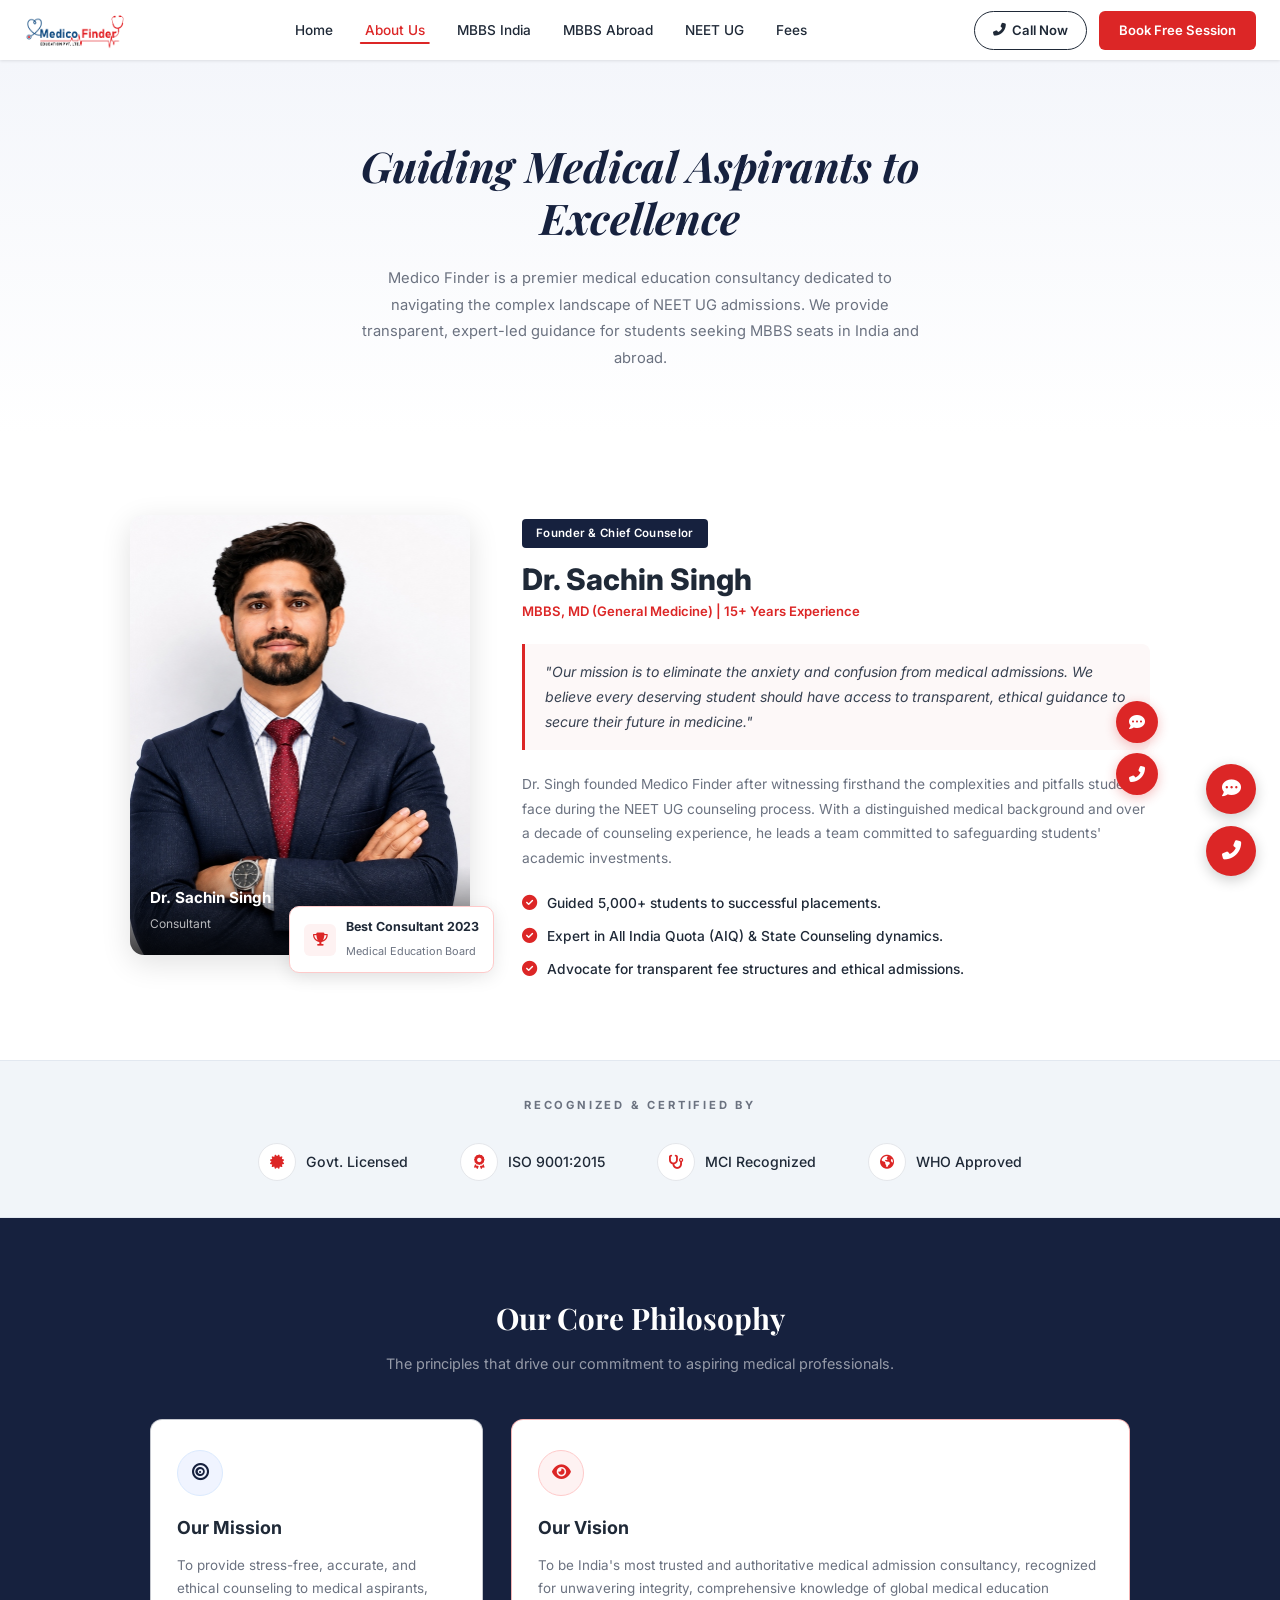
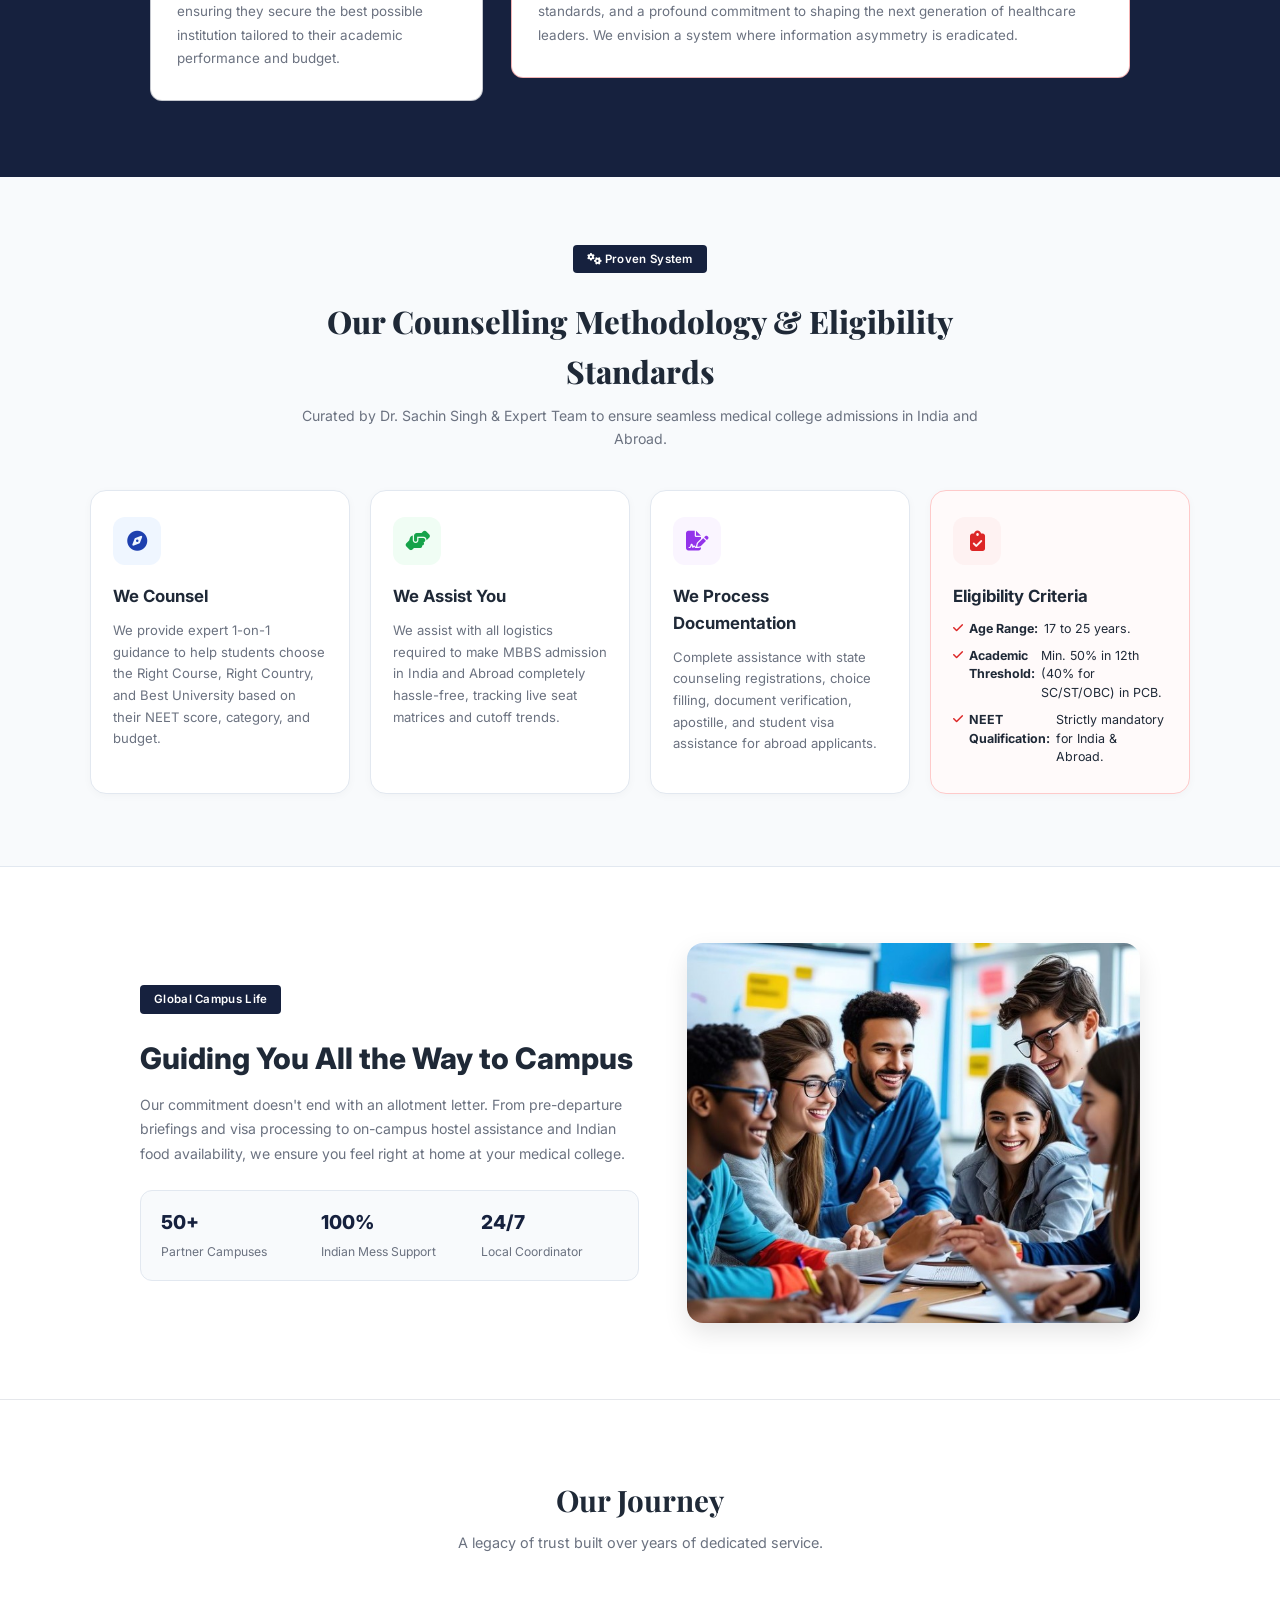
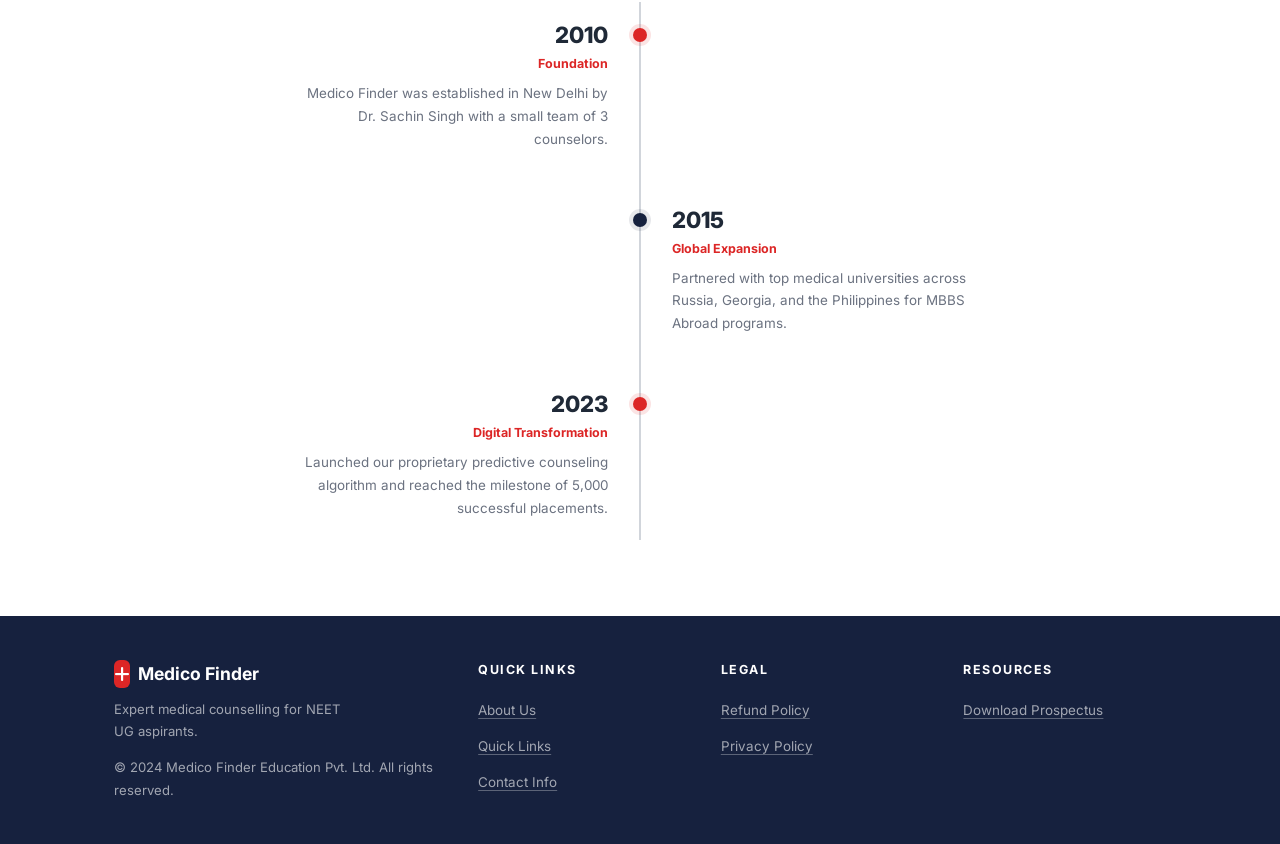
==== about.html @ 170a558a "Complete Medico Finder website with interactive directories, animated boxes, PDF data integration an" ====
<!DOCTYPE html>
<html lang="en">
<head>
    <meta charset="UTF-8">
    <meta name="viewport" content="width=device-width, initial-scale=1.0">
    <title>About Us - Medico Finder</title>
    <link rel="stylesheet" href="styles.css">
    <link rel="stylesheet" href="about.css">
    <link rel="preconnect" href="https://fonts.googleapis.com">
    <link rel="preconnect" href="https://fonts.gstatic.com" crossorigin>
    <link href="https://fonts.googleapis.com/css2?family=Inter:wght@300;400;500;600;700;800;900&family=Playfair+Display:ital,wght@0,400;0,500;0,600;0,700;0,800;0,900;1,400;1,500;1,600;1,700;1,800;1,900&display=swap" rel="stylesheet">
    <link rel="stylesheet" href="https://cdnjs.cloudflare.com/ajax/libs/font-awesome/6.5.1/css/all.min.css">
</head>
<body class="about-page">

    <!-- ===== NAVBAR ===== -->
    <nav class="navbar about-navbar">
        <div class="nav-container">
            <a href="index.html" class="logo">
                <img src="logo.png" alt="Medico Finder Education Pvt. Ltd." class="brand-logo">
            </a>
            <ul class="nav-links">
                <li><a href="index.html">Home</a></li>
                <li><a href="about.html" class="active-underline">About Us</a></li>
                <li><a href="mbbs-india.html">MBBS India</a></li>
                <li><a href="mbbs-abroad.html">MBBS Abroad</a></li>
                <li><a href="neet-ug.html">NEET UG</a></li>
                <li><a href="fees.html">Fees</a></li>
            </ul>
            <div class="nav-actions">
                <a href="tel:" class="btn-call-now">
                    <i class="fas fa-phone-alt"></i> Call Now
                </a>
                <a href="#" class="btn-book-session-red">Book Free Session</a>
            </div>
            <button class="mobile-menu-btn" id="mobileMenuBtn">
                <i class="fas fa-bars"></i>
            </button>
        </div>
    </nav>

    <!-- ===== HERO / PAGE HEADER ===== -->
    <section class="about-hero">
        <div class="about-hero-container">
            <h1><em>Guiding Medical Aspirants to Excellence</em></h1>
            <p>Medico Finder is a premier medical education consultancy dedicated to navigating the complex landscape of NEET UG admissions. We provide transparent, expert-led guidance for students seeking MBBS seats in India and abroad.</p>
        </div>
    </section>

    <!-- ===== FOUNDER SECTION ===== -->
    <section class="founder-section">
        <div class="founder-container">
            <div class="founder-image-wrapper">
                <div class="founder-image">
                    <img src="dr_sachin_singh.jpg" alt="Dr. Sachin Singh">
                    <div class="founder-name-overlay">
                        <span>Dr. Sachin Singh</span>
                        <small>Consultant</small>
                    </div>
                </div>
                <div class="award-badge">
                    <div class="award-icon">
                        <i class="fas fa-trophy"></i>
                    </div>
                    <div class="award-text">
                        <strong>Best Consultant 2023</strong>
                        <span>Medical Education Board</span>
                    </div>
                </div>
            </div>
            <div class="founder-content">
                <span class="founder-tag">Founder & Chief Counselor</span>
                <h2>Dr. Sachin Singh</h2>
                <p class="founder-credentials">MBBS, MD (General Medicine) | 15+ Years Experience</p>
                <blockquote>
                    "Our mission is to eliminate the anxiety and confusion from medical admissions. We believe every deserving student should have access to transparent, ethical guidance to secure their future in medicine."
                </blockquote>
                <p class="founder-bio">
                    Dr. Singh founded Medico Finder after witnessing firsthand the complexities and pitfalls students face during the NEET UG counseling process. With a distinguished medical background and over a decade of counseling experience, he leads a team committed to safeguarding students' academic investments.
                </p>
                <ul class="founder-achievements">
                    <li>
                        <i class="fas fa-check-circle"></i>
                        <span>Guided 5,000+ students to successful placements.</span>
                    </li>
                    <li>
                        <i class="fas fa-check-circle"></i>
                        <span>Expert in All India Quota (AIQ) & State Counseling dynamics.</span>
                    </li>
                    <li>
                        <i class="fas fa-check-circle"></i>
                        <span>Advocate for transparent fee structures and ethical admissions.</span>
                    </li>
                </ul>
            </div>
            <!-- Small floating action buttons next to founder content -->
            <div class="founder-side-actions">
                <a href="#" class="side-action-btn">
                    <i class="fas fa-comment-dots"></i>
                </a>
                <a href="tel:" class="side-action-btn">
                    <i class="fas fa-phone-alt"></i>
                </a>
            </div>
        </div>
    </section>

    <!-- ===== RECOGNIZED & CERTIFIED ===== -->
    <section class="certifications">
        <div class="certifications-container">
            <p class="cert-label">RECOGNIZED & CERTIFIED BY</p>
            <div class="cert-badges">
                <div class="cert-badge">
                    <div class="cert-icon">
                        <i class="fas fa-certificate"></i>
                    </div>
                    <span>Govt. Licensed</span>
                </div>
                <div class="cert-badge">
                    <div class="cert-icon">
                        <i class="fas fa-award"></i>
                    </div>
                    <span>ISO 9001:2015</span>
                </div>
                <div class="cert-badge">
                    <div class="cert-icon">
                        <i class="fas fa-stethoscope"></i>
                    </div>
                    <span>MCI Recognized</span>
                </div>
                <div class="cert-badge">
                    <div class="cert-icon">
                        <i class="fas fa-globe-americas"></i>
                    </div>
                    <span>WHO Approved</span>
                </div>
            </div>
        </div>
    </section>

    <!-- ===== OUR CORE PHILOSOPHY ===== -->
    <section class="philosophy-section">
        <div class="philosophy-container">
            <h2 class="philosophy-title">Our Core Philosophy</h2>
            <p class="philosophy-subtitle">The principles that drive our commitment to aspiring medical professionals.</p>
            <div class="philosophy-cards">
                <div class="philosophy-card mission">
                    <div class="philosophy-icon navy">
                        <i class="fas fa-bullseye"></i>
                    </div>
                    <h3>Our Mission</h3>
                    <p>To provide stress-free, accurate, and ethical counseling to medical aspirants, ensuring they secure the best possible institution tailored to their academic performance and budget.</p>
                </div>
                <div class="philosophy-card vision">
                    <div class="philosophy-icon red">
                        <i class="fas fa-eye"></i>
                    </div>
                    <h3>Our Vision</h3>
                    <p>To be India's most trusted and authoritative medical admission consultancy, recognized for unwavering integrity, comprehensive knowledge of global medical education standards, and a profound commitment to shaping the next generation of healthcare leaders. We envision a system where information asymmetry is eradicated.</p>
                </div>
            </div>
        </div>
    </section>

    <!-- ===== COUNSELLING METHODOLOGY & ELIGIBILITY ===== -->
    <section class="methodology-section">
        <div class="section-container">
            <div class="methodology-header">
                <span class="founder-tag"><i class="fas fa-cogs"></i> Proven System</span>
                <h2>Our Counselling Methodology & Eligibility Standards</h2>
                <p>Curated by Dr. Sachin Singh & Expert Team to ensure seamless medical college admissions in India and Abroad.</p>
            </div>
            <div class="methodology-cards-grid">
                <div class="method-card">
                    <div class="method-icon blue">
                        <i class="fas fa-compass"></i>
                    </div>
                    <h3>We Counsel</h3>
                    <p>We provide expert 1-on-1 guidance to help students choose the Right Course, Right Country, and Best University based on their NEET score, category, and budget.</p>
                </div>
                <div class="method-card">
                    <div class="method-icon green">
                        <i class="fas fa-hands-helping"></i>
                    </div>
                    <h3>We Assist You</h3>
                    <p>We assist with all logistics required to make MBBS admission in India and Abroad completely hassle-free, tracking live seat matrices and cutoff trends.</p>
                </div>
                <div class="method-card">
                    <div class="method-icon purple">
                        <i class="fas fa-file-signature"></i>
                    </div>
                    <h3>We Process Documentation</h3>
                    <p>Complete assistance with state counseling registrations, choice filling, document verification, apostille, and student visa assistance for abroad applicants.</p>
                </div>
                <div class="method-card eligibility-card">
                    <div class="method-icon red">
                        <i class="fas fa-clipboard-check"></i>
                    </div>
                    <h3>Eligibility Criteria</h3>
                    <ul class="eligibility-list">
                        <li><i class="fas fa-check"></i> <strong>Age Range:</strong> 17 to 25 years.</li>
                        <li><i class="fas fa-check"></i> <strong>Academic Threshold:</strong> Min. 50% in 12th (40% for SC/ST/OBC) in PCB.</li>
                        <li><i class="fas fa-check"></i> <strong>NEET Qualification:</strong> Strictly mandatory for India & Abroad.</li>
                    </ul>
                </div>
            </div>
        </div>
    </section>

    <!-- ===== CAMPUS LIFE & STUDENT COMMUNITY ===== -->
    <section class="campus-life-section">
        <div class="campus-life-container">
            <div class="campus-life-text">
                <span class="founder-tag">Global Campus Life</span>
                <h2>Guiding You All the Way to Campus</h2>
                <p>Our commitment doesn't end with an allotment letter. From pre-departure briefings and visa processing to on-campus hostel assistance and Indian food availability, we ensure you feel right at home at your medical college.</p>
                <div class="campus-stats-mini">
                    <div>
                        <strong>50+</strong>
                        <span>Partner Campuses</span>
                    </div>
                    <div>
                        <strong>100%</strong>
                        <span>Indian Mess Support</span>
                    </div>
                    <div>
                        <strong>24/7</strong>
                        <span>Local Coordinator</span>
                    </div>
                </div>
            </div>
            <div class="campus-life-image">
                <img src="campus_students.jpg" alt="Students walking on medical campus" class="rounded-img shadow-lg">
            </div>
        </div>
    </section>

    <!-- ===== OUR JOURNEY TIMELINE ===== -->
    <section class="journey-section">
        <div class="journey-container">
            <h2 class="journey-title">Our Journey</h2>
            <p class="journey-subtitle">A legacy of trust built over years of dedicated service.</p>
            <div class="timeline">
                <!-- 2010 - Left -->
                <div class="timeline-item left">
                    <div class="timeline-content">
                        <h3>2010</h3>
                        <span class="timeline-tag">Foundation</span>
                        <p>Medico Finder was established in New Delhi by Dr. Sachin Singh with a small team of 3 counselors.</p>
                    </div>
                    <div class="timeline-dot red"></div>
                </div>
                <!-- 2015 - Right -->
                <div class="timeline-item right">
                    <div class="timeline-dot dark"></div>
                    <div class="timeline-content">
                        <h3>2015</h3>
                        <span class="timeline-tag">Global Expansion</span>
                        <p>Partnered with top medical universities across Russia, Georgia, and the Philippines for MBBS Abroad programs.</p>
                    </div>
                </div>
                <!-- 2023 - Left -->
                <div class="timeline-item left">
                    <div class="timeline-content">
                        <h3>2023</h3>
                        <span class="timeline-tag">Digital Transformation</span>
                        <p>Launched our proprietary predictive counseling algorithm and reached the milestone of 5,000 successful placements.</p>
                    </div>
                    <div class="timeline-dot red"></div>
                </div>
            </div>
        </div>
    </section>

    <!-- ===== FOOTER ===== -->
    <footer class="footer about-footer">
        <div class="about-footer-container">
            <div class="footer-brand">
                <a href="index.html" class="footer-logo">
                    <div class="logo-icon square">
                        <i class="fas fa-plus"></i>
                    </div>
                    <span>Medico Finder</span>
                </a>
                <p class="footer-desc">Expert medical counselling for NEET<br>UG aspirants.</p>
                <p class="footer-copy">&copy; 2024 Medico Finder Education Pvt. Ltd. All rights reserved.</p>
            </div>
            <div class="about-footer-links">
                <h4>Quick Links</h4>
                <ul>
                    <li><a href="about.html">About Us</a></li>
                    <li><a href="#">Quick Links</a></li>
                    <li><a href="#">Contact Info</a></li>
                </ul>
            </div>
            <div class="about-footer-links">
                <h4>Legal</h4>
                <ul>
                    <li><a href="#">Refund Policy</a></li>
                    <li><a href="#">Privacy Policy</a></li>
                </ul>
            </div>
            <div class="about-footer-links">
                <h4>Resources</h4>
                <ul>
                    <li><a href="#">Download Prospectus</a></li>
                </ul>
            </div>
        </div>
    </footer>

    <!-- ===== FLOATING BUTTONS ===== -->
    <div class="floating-buttons">
        <a href="#" class="floating-btn msg-btn">
            <i class="fas fa-comment-dots"></i>
        </a>
        <a href="tel:" class="floating-btn call-btn">
            <i class="fas fa-phone-alt"></i>
        </a>
    </div>

    <script src="script.js"></script>
</body>
</html>
---- styles.css ----
/* ===== RESET & BASE ===== */
*,
*::before,
*::after {
    margin: 0;
    padding: 0;
    box-sizing: border-box;
}

:root {
    --primary-dark: #1a1a2e;
    --primary-navy: #16213e;
    --primary-red: #dc2626;
    --primary-red-dark: #b91c1c;
    --primary-blue: #1e40af;
    --text-dark: #1f2937;
    --text-gray: #6b7280;
    --text-light: #9ca3af;
    --bg-light: #f9fafb;
    --bg-white: #ffffff;
    --border-color: #e5e7eb;
    --shadow-sm: 0 1px 3px rgba(0, 0, 0, 0.1);
    --shadow-md: 0 4px 6px rgba(0, 0, 0, 0.1);
    --shadow-lg: 0 10px 25px rgba(0, 0, 0, 0.1);
    --shadow-xl: 0 20px 40px rgba(0, 0, 0, 0.15);
}

html {
    scroll-behavior: smooth;
}

body {
    font-family: 'Inter', -apple-system, BlinkMacSystemFont, sans-serif;
    color: var(--text-dark);
    line-height: 1.6;
    background: var(--bg-white);
    overflow-x: hidden;
}

a {
    text-decoration: none;
    color: inherit;
}

ul {
    list-style: none;
}

img {
    max-width: 100%;
    display: block;
}

/* ===== NAVBAR ===== */
.navbar {
    position: fixed;
    top: 0;
    left: 0;
    right: 0;
    z-index: 1000;
    background: var(--bg-white);
    box-shadow: var(--shadow-sm);
    height: 60px;
}

.nav-container {
    max-width: 1280px;
    margin: 0 auto;
    padding: 0 24px;
    display: flex;
    align-items: center;
    justify-content: space-between;
    height: 100%;
}

.logo {
    display: flex;
    align-items: center;
    gap: 8px;
    font-size: 1.2rem;
    font-weight: 700;
    color: var(--primary-navy);
    text-decoration: none;
}

.logo img.brand-logo {
    height: 38px;
    width: auto;
    object-fit: contain;
    display: block;
}

.nav-links {
    display: flex;
    align-items: center;
    gap: 4px;
}

.nav-links a {
    padding: 8px 14px;
    font-size: 0.85rem;
    font-weight: 500;
    color: var(--text-dark);
    border-radius: 6px;
    transition: all 0.2s;
}

.nav-links a:hover {
    color: var(--primary-red);
    background: #fef2f2;
}

.nav-links a.active {
    background: var(--primary-red);
    color: white;
}

.nav-links .call-now {
    color: var(--primary-navy);
    font-weight: 600;
}

.btn-book-session {
    background: var(--primary-navy);
    color: white;
    padding: 10px 20px;
    border-radius: 6px;
    font-size: 0.85rem;
    font-weight: 600;
    transition: all 0.2s;
}

.btn-book-session:hover {
    background: #0f172a;
    transform: translateY(-1px);
}

.mobile-menu-btn {
    display: none;
    background: none;
    border: none;
    font-size: 1.4rem;
    color: var(--text-dark);
    cursor: pointer;
}

/* ===== HERO ===== */
.hero {
    margin-top: 60px;
    position: relative;
    background: linear-gradient(135deg, #0f172a 0%, #1e293b 50%, #1a1a2e 100%);
    min-height: 480px;
    display: flex;
    align-items: center;
    overflow: hidden;
}

.hero::before {
    content: '';
    position: absolute;
    top: 0;
    left: 0;
    right: 0;
    bottom: 0;
    background: url('https://images.unsplash.com/photo-1576091160399-112ba8d25d1d?w=1920&q=80') center/cover no-repeat;
    opacity: 0.15;
}

.hero-container {
    position: relative;
    max-width: 1280px;
    margin: 0 auto;
    padding: 60px 24px;
    display: flex;
    align-items: center;
    justify-content: space-between;
    gap: 40px;
    width: 100%;
}

.hero-content {
    flex: 1;
    color: white;
}

.hero-content h1 {
    font-size: 2.8rem;
    font-weight: 800;
    line-height: 1.15;
    margin-bottom: 16px;
    letter-spacing: -0.5px;
}

.hero-subtitle {
    font-size: 0.95rem;
    color: rgba(255, 255, 255, 0.75);
    line-height: 1.7;
    margin-bottom: 28px;
    max-width: 520px;
}

.doctor-card {
    display: flex;
    align-items: center;
    gap: 12px;
    background: rgba(255, 255, 255, 0.1);
    backdrop-filter: blur(10px);
    padding: 12px 20px;
    border-radius: 50px;
    width: fit-content;
    border: 1px solid rgba(255, 255, 255, 0.15);
}

.doctor-avatar {
    width: 44px;
    height: 44px;
    background: linear-gradient(135deg, #3b82f6, #1d4ed8);
    border-radius: 50%;
    display: flex;
    align-items: center;
    justify-content: center;
    color: white;
    font-size: 18px;
}

.doctor-info strong {
    display: block;
    font-size: 0.9rem;
}

.doctor-info span {
    font-size: 0.75rem;
    color: rgba(255, 255, 255, 0.65);
}

/* Hero Form */
.hero-form {
    background: white;
    border-radius: 12px;
    padding: 32px;
    width: 380px;
    flex-shrink: 0;
    box-shadow: var(--shadow-xl);
}

.hero-form h3 {
    font-size: 1.25rem;
    font-weight: 700;
    color: var(--text-dark);
    margin-bottom: 4px;
}

.hero-form > p {
    font-size: 0.82rem;
    color: var(--text-gray);
    margin-bottom: 20px;
}

.hero-form input {
    width: 100%;
    padding: 12px 16px;
    border: 1px solid var(--border-color);
    border-radius: 8px;
    font-size: 0.88rem;
    font-family: inherit;
    margin-bottom: 12px;
    transition: border-color 0.2s;
    outline: none;
}

.hero-form input:focus {
    border-color: var(--primary-blue);
    box-shadow: 0 0 0 3px rgba(30, 64, 175, 0.1);
}

.btn-request {
    width: 100%;
    padding: 14px;
    background: var(--primary-red);
    color: white;
    border: none;
    border-radius: 8px;
    font-size: 0.95rem;
    font-weight: 600;
    font-family: inherit;
    cursor: pointer;
    transition: all 0.2s;
    margin-top: 4px;
}

.btn-request:hover {
    background: var(--primary-red-dark);
    transform: translateY(-1px);
    box-shadow: 0 4px 12px rgba(220, 38, 38, 0.35);
}

/* ===== TRUST BAR ===== */
.trust-bar {
    background: var(--primary-red);
    padding: 0;
}

.trust-container {
    max-width: 1280px;
    margin: 0 auto;
    display: flex;
    align-items: center;
    justify-content: center;
}

.trust-item {
    display: flex;
    align-items: center;
    gap: 10px;
    color: white;
    padding: 14px 32px;
    font-size: 0.88rem;
    font-weight: 500;
    white-space: nowrap;
}

.trust-item i {
    font-size: 1rem;
}

.trust-divider {
    width: 1px;
    height: 20px;
    background: rgba(255, 255, 255, 0.3);
}

/* ===== NEWS TICKER ===== */
.news-ticker {
    background: var(--primary-navy);
    display: flex;
    align-items: center;
    overflow: hidden;
    height: 40px;
}

.ticker-label {
    background: var(--primary-red);
    color: white;
    padding: 8px 18px;
    font-size: 0.78rem;
    font-weight: 600;
    white-space: nowrap;
    display: flex;
    align-items: center;
    gap: 6px;
    height: 100%;
    z-index: 2;
}

.ticker-content {
    flex: 1;
    overflow: hidden;
    position: relative;
}

.ticker-scroll {
    display: flex;
    align-items: center;
    white-space: nowrap;
    animation: ticker 30s linear infinite;
    color: rgba(255, 255, 255, 0.85);
    font-size: 0.82rem;
    gap: 8px;
}

.ticker-dot {
    color: var(--primary-red);
    font-weight: bold;
}

@keyframes ticker {
    0% { transform: translateX(0); }
    100% { transform: translateX(-50%); }
}

/* ===== STATS SECTION ===== */
.stats-section {
    padding: 48px 24px;
    background: var(--bg-light);
}

.stats-container {
    max-width: 1100px;
    margin: 0 auto;
    display: flex;
    align-items: center;
    justify-content: center;
    gap: 20px;
    flex-wrap: wrap;
}

.stat-card {
    text-align: center;
    padding: 24px 28px;
    background: white;
    border-radius: 12px;
    box-shadow: var(--shadow-sm);
    min-width: 140px;
    border: 1px solid var(--border-color);
    transition: transform 0.2s;
}

.stat-card:hover {
    transform: translateY(-3px);
    box-shadow: var(--shadow-md);
}

.stat-card h2 {
    font-size: 1.75rem;
    font-weight: 800;
    color: var(--primary-navy);
    margin-bottom: 4px;
}

.stat-card p {
    font-size: 0.8rem;
    color: var(--text-gray);
    font-weight: 500;
}

.stat-card.highlight {
    background: var(--primary-navy);
    border-color: var(--primary-navy);
}

.stat-card.highlight h2 {
    color: white;
}

.stat-card.highlight p {
    color: rgba(255, 255, 255, 0.7);
}

/* ===== WHY CHOOSE ===== */
.why-choose {
    padding: 64px 24px;
    background: var(--bg-white);
}

.section-container {
    max-width: 1100px;
    margin: 0 auto;
}

.section-title {
    text-align: center;
    font-size: 1.75rem;
    font-weight: 800;
    color: var(--text-dark);
    margin-bottom: 8px;
}

.section-subtitle {
    text-align: center;
    font-size: 0.92rem;
    color: var(--text-gray);
    margin-bottom: 40px;
    max-width: 560px;
    margin-left: auto;
    margin-right: auto;
    line-height: 1.6;
}

.features-grid {
    display: grid;
    grid-template-columns: repeat(4, 1fr);
    gap: 24px;
}

.feature-card {
    background: white;
    border: 1px solid var(--border-color);
    border-radius: 12px;
    padding: 28px 20px;
    text-align: center;
    transition: all 0.3s;
}

.feature-card:hover {
    transform: translateY(-4px);
    box-shadow: var(--shadow-lg);
    border-color: transparent;
}

.feature-icon {
    width: 52px;
    height: 52px;
    border-radius: 12px;
    display: flex;
    align-items: center;
    justify-content: center;
    margin: 0 auto 16px;
    font-size: 1.2rem;
}

.feature-icon.blue {
    background: #eff6ff;
    color: var(--primary-blue);
}

.feature-icon.red {
    background: #fef2f2;
    color: var(--primary-red);
}

.feature-card h4 {
    font-size: 1rem;
    font-weight: 700;
    margin-bottom: 8px;
    color: var(--text-dark);
}

.feature-card p {
    font-size: 0.82rem;
    color: var(--text-gray);
    line-height: 1.6;
}

/* ===== STUDENT EXPERIENCE SECTION ===== */
.student-experience-section {
    padding: 72px 24px;
    background: #f8fafc;
    border-top: 1px solid #e2e8f0;
    border-bottom: 1px solid #e2e8f0;
}

.exp-container {
    display: grid;
    grid-template-columns: 1.1fr 1fr;
    gap: 48px;
    align-items: center;
}

.exp-images-grid {
    display: grid;
    grid-template-columns: 1.2fr 1fr;
    gap: 16px;
    position: relative;
}

.exp-img {
    width: 100%;
    height: 320px;
    object-fit: cover;
    border-radius: 16px;
    box-shadow: var(--shadow-md);
    transition: transform 0.3s;
}

.exp-img-sub .exp-img {
    height: 320px;
}

.exp-img:hover {
    transform: scale(1.02);
}

.exp-content h2 {
    font-size: 1.85rem;
    font-weight: 800;
    color: var(--text-dark);
    margin: 14px 0 12px;
    line-height: 1.25;
}

.exp-content > p {
    font-size: 0.88rem;
    color: var(--text-gray);
    line-height: 1.75;
    margin-bottom: 24px;
}

.exp-points {
    display: flex;
    flex-direction: column;
    gap: 16px;
}

.exp-point {
    display: flex;
    align-items: flex-start;
    gap: 12px;
}

.exp-point i {
    color: var(--primary-red);
    font-size: 1.1rem;
    margin-top: 2px;
}

.exp-point strong {
    display: block;
    font-size: 0.92rem;
    color: var(--text-dark);
    margin-bottom: 2px;
}

.exp-point p {
    font-size: 0.82rem;
    color: var(--text-gray);
    line-height: 1.5;
}

@media (max-width: 900px) {
    .exp-container {
        grid-template-columns: 1fr;
    }
    .exp-images-grid {
        grid-template-columns: 1fr 1fr;
    }
}

@media (max-width: 600px) {
    .exp-images-grid {
        grid-template-columns: 1fr;
    }
    .exp-img {
        height: 220px;
    }
}

/* ===== TOP DESTINATIONS ===== */
.top-destinations {
    padding: 64px 24px;
    background: var(--bg-light);
}

.destination-group {
    margin-bottom: 36px;
}

.group-title {
    font-size: 1.1rem;
    font-weight: 700;
    margin-bottom: 20px;
    display: flex;
    align-items: center;
    gap: 8px;
    color: var(--text-dark);
}

.group-title i {
    color: var(--primary-navy);
}

/* Country Cards */
.country-cards {
    display: grid;
    grid-template-columns: repeat(4, 1fr);
    gap: 20px;
    margin-bottom: 20px;
}

.country-card {
    position: relative;
    border-radius: 12px;
    overflow: hidden;
    height: 180px;
    cursor: pointer;
    box-shadow: var(--shadow-md);
    transition: transform 0.3s;
}

.country-card:hover {
    transform: translateY(-4px);
    box-shadow: var(--shadow-xl);
}

.country-image {
    width: 100%;
    height: 100%;
    background-size: cover;
    background-position: center;
    transition: transform 0.5s;
}

.country-card:hover .country-image {
    transform: scale(1.08);
}

.country-image.russia {
    background-image: url('https://images.unsplash.com/photo-1513326738677-b964603b136d?w=600&q=80');
}

.country-image.georgia {
    background-image: url('https://images.unsplash.com/photo-1565008576549-57569a49371d?w=600&q=80');
}

.country-image.kazakhstan {
    background-image: url('https://images.unsplash.com/photo-1562932831-afcfe48b5786?w=600&q=80');
}

.country-image.uzbekistan {
    background-image: url('https://images.unsplash.com/photo-1596484552834-6a58f850e0a1?w=600&q=80');
}

.country-overlay {
    position: absolute;
    bottom: 0;
    left: 0;
    right: 0;
    top: 0;
    background: linear-gradient(to top, rgba(0,0,0,0.7) 0%, rgba(0,0,0,0.1) 60%);
    display: flex;
    align-items: flex-end;
    padding: 16px;
}

.country-overlay h4 {
    color: white;
    font-size: 1.1rem;
    font-weight: 700;
}

.view-colleges {
    position: absolute;
    bottom: 0;
    left: 0;
    right: 0;
    background: rgba(255, 255, 255, 0.95);
    color: var(--primary-red);
    padding: 8px 16px;
    font-size: 0.78rem;
    font-weight: 600;
    display: flex;
    align-items: center;
    gap: 6px;
    transition: all 0.2s;
}

.view-colleges:hover {
    background: var(--primary-red);
    color: white;
}

/* State Grid */
.state-grid {
    display: grid;
    grid-template-columns: repeat(4, 1fr);
    gap: 12px;
}

.state-item {
    display: flex;
    align-items: center;
    justify-content: space-between;
    padding: 14px 18px;
    background: white;
    border: 1px solid var(--border-color);
    border-radius: 8px;
    font-size: 0.88rem;
    font-weight: 500;
    color: var(--text-dark);
    transition: all 0.2s;
}

.state-item:hover {
    border-color: var(--primary-navy);
    box-shadow: var(--shadow-sm);
    transform: translateX(2px);
}

.state-item i {
    color: var(--text-light);
    font-size: 0.75rem;
    transition: all 0.2s;
}

.state-item:hover i {
    color: var(--primary-navy);
    transform: translateX(3px);
}

.state-item.view-all {
    border-color: transparent;
    background: transparent;
    color: var(--primary-red);
    font-weight: 600;
}

.state-item.view-all i {
    color: var(--primary-red);
}

.state-item.view-all:hover {
    background: #fef2f2;
}

/* ===== FOOTER ===== */
.footer {
    background: var(--primary-navy);
    color: white;
    padding-top: 48px;
}

.footer-container {
    max-width: 1100px;
    margin: 0 auto;
    padding: 0 24px 36px;
    display: grid;
    grid-template-columns: 1.5fr 1fr 1fr;
    gap: 48px;
}

.footer-logo {
    display: flex;
    align-items: center;
    gap: 8px;
    font-size: 1.15rem;
    font-weight: 700;
    color: white;
    margin-bottom: 12px;
}

.footer-logo .logo-icon {
    background: var(--primary-red);
}

.footer-brand p {
    font-size: 0.82rem;
    color: rgba(255, 255, 255, 0.6);
    line-height: 1.7;
}

.footer-links h4 {
    font-size: 0.95rem;
    font-weight: 700;
    margin-bottom: 16px;
    color: white;
}

.footer-links li {
    margin-bottom: 10px;
}

.footer-links a {
    font-size: 0.85rem;
    color: rgba(255, 255, 255, 0.6);
    transition: color 0.2s;
    display: flex;
    align-items: center;
    gap: 6px;
}

.footer-links a:hover {
    color: white;
}

.footer-bottom {
    border-top: 1px solid rgba(255, 255, 255, 0.1);
    text-align: center;
    padding: 16px 24px;
}

.footer-bottom p {
    font-size: 0.78rem;
    color: rgba(255, 255, 255, 0.45);
}

/* ===== FLOATING BUTTONS ===== */
.floating-buttons {
    position: fixed;
    bottom: 24px;
    right: 24px;
    display: flex;
    flex-direction: column;
    gap: 12px;
    z-index: 999;
}

.floating-btn {
    width: 52px;
    height: 52px;
    border-radius: 50%;
    display: flex;
    align-items: center;
    justify-content: center;
    color: white;
    font-size: 1.3rem;
    box-shadow: 0 4px 14px rgba(0, 0, 0, 0.25);
    transition: all 0.3s;
}

.floating-btn:hover {
    transform: scale(1.1);
}

.floating-btn.whatsapp {
    background: #25D366;
}

.floating-btn.phone {
    background: var(--primary-red);
}

/* ===== RESPONSIVE ===== */
@media (max-width: 1024px) {
    .nav-links {
        display: none;
    }

    .mobile-menu-btn {
        display: block;
    }

    .hero-container {
        flex-direction: column;
        text-align: center;
    }

    .hero-content h1 {
        font-size: 2rem;
    }

    .hero-subtitle {
        margin-left: auto;
        margin-right: auto;
    }

    .doctor-card {
        margin: 0 auto;
    }

    .hero-form {
        width: 100%;
        max-width: 420px;
    }

    .features-grid {
        grid-template-columns: repeat(2, 1fr);
    }

    .country-cards {
        grid-template-columns: repeat(2, 1fr);
    }

    .state-grid {
        grid-template-columns: repeat(2, 1fr);
    }

    .footer-container {
        grid-template-columns: 1fr;
        gap: 28px;
    }

    .trust-container {
        flex-wrap: wrap;
        justify-content: center;
    }
}

@media (max-width: 640px) {
    .hero-content h1 {
        font-size: 1.6rem;
    }

    .hero-container {
        padding: 36px 16px;
    }

    .hero-form {
        padding: 24px;
    }

    .features-grid {
        grid-template-columns: 1fr;
    }

    .country-cards {
        grid-template-columns: 1fr;
    }

    .state-grid {
        grid-template-columns: 1fr;
    }

    .stats-container {
        gap: 12px;
    }

    .stat-card {
        min-width: 100px;
        padding: 16px;
    }

    .stat-card h2 {
        font-size: 1.3rem;
    }

    .section-title {
        font-size: 1.4rem;
    }

    .trust-item {
        padding: 10px 16px;
        font-size: 0.78rem;
    }

    .trust-divider {
        display: none;
    }
}

/* ===== GLOBAL INTERACTIVE MODALS & TOASTS ===== */
.medico-modal-overlay {
    position: fixed;
    top: 0;
    left: 0;
    right: 0;
    bottom: 0;
    background: rgba(15, 23, 42, 0.75);
    backdrop-filter: blur(4px);
    display: flex;
    align-items: center;
    justify-content: center;
    z-index: 9999;
    opacity: 0;
    visibility: hidden;
    transition: all 0.3s cubic-bezier(0.165, 0.84, 0.44, 1);
    padding: 20px;
}

.medico-modal-overlay.active {
    opacity: 1;
    visibility: visible;
}

.medico-modal {
    background: white;
    border-radius: 20px;
    width: 100%;
    max-width: 480px;
    padding: 32px;
    position: relative;
    box-shadow: 0 25px 50px -12px rgba(0, 0, 0, 0.25);
    transform: scale(0.92) translateY(20px);
    transition: all 0.3s cubic-bezier(0.165, 0.84, 0.44, 1);
}

.medico-modal-overlay.active .medico-modal {
    transform: scale(1) translateY(0);
}

.modal-close-btn {
    position: absolute;
    top: 20px;
    right: 20px;
    width: 36px;
    height: 36px;
    border-radius: 50%;
    background: #f1f5f9;
    border: none;
    cursor: pointer;
    display: flex;
    align-items: center;
    justify-content: center;
    color: #64748b;
    font-size: 1rem;
    transition: all 0.2s;
}

.modal-close-btn:hover {
    background: #fee2e2;
    color: var(--primary-red);
}

.modal-header {
    margin-bottom: 22px;
}

.modal-header h3 {
    font-family: 'Playfair Display', Georgia, serif;
    font-size: 1.45rem;
    font-weight: 800;
    color: var(--text-dark);
    margin-bottom: 6px;
}

.modal-header p {
    font-size: 0.84rem;
    color: var(--text-gray);
}

.modal-form {
    display: flex;
    flex-direction: column;
    gap: 12px;
}

.modal-input-group {
    position: relative;
}

.modal-input-group i {
    position: absolute;
    left: 14px;
    top: 50%;
    transform: translateY(-50%);
    color: #94a3b8;
    font-size: 0.9rem;
}

.modal-input-group input,
.modal-input-group select {
    width: 100%;
    padding: 12px 14px 12px 40px;
    border: 1px solid #d1d5db;
    border-radius: 10px;
    font-family: inherit;
    font-size: 0.88rem;
    outline: none;
    transition: border-color 0.2s;
    background: white;
}

.modal-input-group input:focus,
.modal-input-group select:focus {
    border-color: var(--primary-navy);
}

.modal-submit-btn {
    padding: 13px;
    border: none;
    border-radius: 10px;
    background: var(--primary-red);
    color: white;
    font-family: inherit;
    font-size: 0.92rem;
    font-weight: 700;
    cursor: pointer;
    transition: all 0.2s;
    margin-top: 6px;
}

.modal-submit-btn:hover {
    background: var(--primary-red-dark);
    box-shadow: 0 4px 12px rgba(220, 38, 38, 0.3);
}

/* Toast Notifications */
.medico-toast {
    position: fixed;
    bottom: 30px;
    right: 30px;
    background: #0f172a;
    color: white;
    padding: 16px 22px;
    border-radius: 12px;
    box-shadow: 0 10px 25px rgba(0,0,0,0.2);
    display: flex;
    align-items: center;
    gap: 12px;
    z-index: 10000;
    transform: translateY(100px);
    opacity: 0;
    transition: all 0.35s cubic-bezier(0.165, 0.84, 0.44, 1);
}

.medico-toast.show {
    transform: translateY(0);
    opacity: 1;
}

.medico-toast i {
    color: #22c55e;
    font-size: 1.25rem;
}
---- about.css ----
/* ===== ABOUT PAGE SPECIFIC STYLES ===== */

/* ===== ABOUT NAVBAR OVERRIDES ===== */
.about-navbar .logo .logo-icon.square {
    border-radius: 6px;
    background: var(--primary-red);
    width: 32px;
    height: 32px;
    display: flex;
    align-items: center;
    justify-content: center;
    color: white;
    font-size: 14px;
}

.about-navbar .nav-links a.active-underline {
    color: var(--primary-red);
    background: none;
    position: relative;
    padding-bottom: 6px;
}

.about-navbar .nav-links a.active-underline::after {
    content: '';
    position: absolute;
    bottom: 0;
    left: 50%;
    transform: translateX(-50%);
    width: 80%;
    height: 2px;
    background: var(--primary-red);
    border-radius: 1px;
}

.about-navbar .nav-links a:hover {
    color: var(--primary-red);
    background: none;
}

.nav-actions {
    display: flex;
    align-items: center;
    gap: 12px;
}

.btn-call-now {
    display: flex;
    align-items: center;
    gap: 6px;
    padding: 8px 18px;
    border: 1.5px solid var(--text-dark);
    border-radius: 20px;
    font-size: 0.82rem;
    font-weight: 600;
    color: var(--text-dark);
    transition: all 0.2s;
    white-space: nowrap;
}

.btn-call-now i {
    font-size: 0.8rem;
}

.btn-call-now:hover {
    background: var(--text-dark);
    color: white;
}

.btn-book-session-red {
    background: var(--primary-red);
    color: white;
    padding: 9px 20px;
    border-radius: 6px;
    font-size: 0.82rem;
    font-weight: 600;
    transition: all 0.2s;
    white-space: nowrap;
}

.btn-book-session-red:hover {
    background: var(--primary-red-dark);
    transform: translateY(-1px);
}

/* Hide the default book session button on about page */
.about-navbar .btn-book-session {
    display: none;
}

/* ===== ABOUT HERO ===== */
.about-hero {
    margin-top: 60px;
    background: linear-gradient(180deg, #f4f6fb 0%, #ffffff 100%);
    padding: 80px 24px 64px;
    text-align: center;
}

.about-hero-container {
    max-width: 680px;
    margin: 0 auto;
}

.about-hero h1 {
    font-family: 'Playfair Display', Georgia, serif;
    font-size: 2.65rem;
    font-weight: 700;
    color: var(--primary-navy);
    line-height: 1.22;
    margin-bottom: 22px;
    letter-spacing: -0.3px;
}

.about-hero h1 em {
    font-style: italic;
}

.about-hero p {
    font-size: 0.92rem;
    color: var(--text-gray);
    line-height: 1.8;
    max-width: 580px;
    margin: 0 auto;
}

/* ===== CERTIFICATIONS BAR ===== */
.certifications {
    background: #f1f5f9;
    padding: 36px 24px;
    border-top: 1px solid #e2e8f0;
    border-bottom: 1px solid #e2e8f0;
}

.certifications-container {
    max-width: 820px;
    margin: 0 auto;
    text-align: center;
}

.cert-label {
    font-size: 0.7rem;
    font-weight: 700;
    letter-spacing: 2.8px;
    color: #6b7280;
    text-transform: uppercase;
    margin-bottom: 28px;
}

.cert-badges {
    display: flex;
    align-items: center;
    justify-content: center;
    gap: 52px;
    flex-wrap: wrap;
}

.cert-badge {
    display: flex;
    align-items: center;
    gap: 10px;
}

.cert-icon {
    width: 38px;
    height: 38px;
    border-radius: 50%;
    background: #fff;
    border: 1.5px solid #e5e7eb;
    display: flex;
    align-items: center;
    justify-content: center;
    color: var(--primary-red);
    font-size: 0.88rem;
}

.cert-badge span {
    font-size: 0.88rem;
    font-weight: 500;
    color: var(--text-dark);
}

/* ===== METHODOLOGY SECTION ===== */
.methodology-section {
    padding: 68px 24px 72px;
    background: #f8fafc;
    border-bottom: 1px solid #e2e8f0;
}

.methodology-header {
    text-align: center;
    max-width: 680px;
    margin: 0 auto 40px;
}

.methodology-header h2 {
    font-family: 'Playfair Display', Georgia, serif;
    font-size: 1.95rem;
    font-weight: 800;
    color: var(--text-dark);
    margin: 10px 0 8px;
}

.methodology-header p {
    font-size: 0.88rem;
    color: var(--text-gray);
}

.methodology-cards-grid {
    display: grid;
    grid-template-columns: repeat(4, 1fr);
    gap: 20px;
}

.method-card {
    background: white;
    border-radius: 16px;
    padding: 26px 22px;
    border: 1px solid #e2e8f0;
    box-shadow: 0 2px 8px rgba(0, 0, 0, 0.03);
    transition: all 0.3s cubic-bezier(0.165, 0.84, 0.44, 1);
    display: flex;
    flex-direction: column;
}

.method-card:hover {
    transform: translateY(-5px);
    box-shadow: 0 12px 24px rgba(0, 0, 0, 0.08);
    border-color: #cbd5e1;
}

.method-icon {
    width: 48px;
    height: 48px;
    border-radius: 12px;
    display: flex;
    align-items: center;
    justify-content: center;
    font-size: 1.25rem;
    margin-bottom: 18px;
}

.method-icon.blue {
    background: #eff6ff;
    color: var(--primary-blue);
}

.method-icon.green {
    background: #f0fdf4;
    color: #16a34a;
}

.method-icon.purple {
    background: #faf5ff;
    color: #9333ea;
}

.method-icon.red {
    background: #fef2f2;
    color: var(--primary-red);
}

.method-card h3 {
    font-size: 1.05rem;
    font-weight: 700;
    color: var(--text-dark);
    margin-bottom: 10px;
}

.method-card p {
    font-size: 0.82rem;
    color: var(--text-gray);
    line-height: 1.65;
}

.eligibility-card {
    background: #fffafa;
    border-color: #fecaca;
}

.eligibility-list {
    list-style: none;
    display: flex;
    flex-direction: column;
    gap: 8px;
    font-size: 0.78rem;
    color: var(--text-dark);
    line-height: 1.5;
}

.eligibility-list li {
    display: flex;
    align-items: flex-start;
    gap: 6px;
}

.eligibility-list li i {
    color: var(--primary-red);
    font-size: 0.72rem;
    margin-top: 3px;
}

@media (max-width: 1024px) {
    .methodology-cards-grid {
        grid-template-columns: repeat(2, 1fr);
    }
}

@media (max-width: 600px) {
    .methodology-cards-grid {
        grid-template-columns: 1fr;
    }
}

/* ===== FOUNDER SECTION ===== */
.founder-section {
    padding: 80px 24px;
    background: var(--bg-white);
}

.founder-container {
    max-width: 1020px;
    margin: 0 auto;
    display: flex;
    align-items: flex-start;
    gap: 52px;
    position: relative;
}

/* Founder Image */
.founder-image-wrapper {
    position: relative;
    flex-shrink: 0;
    width: 340px;
}

.founder-image {
    width: 100%;
    border-radius: 14px;
    overflow: hidden;
    position: relative;
    box-shadow: 0 8px 30px rgba(0, 0, 0, 0.12);
    background: #f8fafc;
}

.founder-image img {
    width: 100%;
    height: 440px;
    object-fit: cover;
    object-position: top center;
    display: block;
}

.founder-name-overlay {
    position: absolute;
    bottom: 0;
    left: 0;
    right: 0;
    padding: 20px;
    background: linear-gradient(to top, rgba(0, 0, 0, 0.72) 0%, transparent 100%);
    color: white;
}

.founder-name-overlay span {
    display: block;
    font-size: 0.95rem;
    font-weight: 700;
}

.founder-name-overlay small {
    font-size: 0.75rem;
    color: rgba(255, 255, 255, 0.7);
}

.award-badge {
    position: absolute;
    bottom: -18px;
    right: -24px;
    background: white;
    border-radius: 10px;
    padding: 10px 14px;
    display: flex;
    align-items: center;
    gap: 10px;
    box-shadow: 0 4px 18px rgba(0, 0, 0, 0.1);
    border: 1px solid #fecaca;
    z-index: 2;
}

.award-icon {
    width: 32px;
    height: 32px;
    background: #fef2f2;
    border-radius: 6px;
    display: flex;
    align-items: center;
    justify-content: center;
    color: var(--primary-red);
    font-size: 0.82rem;
}

.award-text strong {
    display: block;
    font-size: 0.78rem;
    font-weight: 700;
    color: var(--text-dark);
}

.award-text span {
    font-size: 0.68rem;
    color: var(--text-gray);
}

/* Founder Content */
.founder-content {
    flex: 1;
    padding-top: 4px;
}

.founder-tag {
    display: inline-block;
    background: var(--primary-navy);
    color: white;
    font-size: 0.72rem;
    font-weight: 600;
    padding: 5px 14px;
    border-radius: 4px;
    margin-bottom: 14px;
    letter-spacing: 0.3px;
}

.founder-content h2 {
    font-size: 1.85rem;
    font-weight: 800;
    color: var(--text-dark);
    margin-bottom: 4px;
    line-height: 1.2;
}

.founder-credentials {
    font-size: 0.82rem;
    font-weight: 600;
    color: var(--primary-red);
    margin-bottom: 22px;
}

.founder-content blockquote {
    border-left: 3px solid var(--primary-red);
    padding: 16px 20px;
    margin: 0 0 22px 0;
    background: #fdf8f8;
    border-radius: 0 8px 8px 0;
    font-style: italic;
    font-size: 0.88rem;
    color: #374151;
    line-height: 1.75;
}

.founder-bio {
    font-size: 0.86rem;
    color: var(--text-gray);
    line-height: 1.78;
    margin-bottom: 22px;
}

.founder-achievements {
    list-style: none;
    display: flex;
    flex-direction: column;
    gap: 11px;
}

.founder-achievements li {
    display: flex;
    align-items: flex-start;
    gap: 10px;
    font-size: 0.86rem;
    color: var(--text-dark);
    font-weight: 500;
}

.founder-achievements li i {
    color: var(--primary-red);
    font-size: 0.95rem;
    margin-top: 3px;
    flex-shrink: 0;
}

/* Side Action Buttons (next to founder) */
.founder-side-actions {
    position: absolute;
    right: -8px;
    top: 50%;
    transform: translateY(-50%);
    display: flex;
    flex-direction: column;
    gap: 10px;
}

.side-action-btn {
    width: 42px;
    height: 42px;
    border-radius: 50%;
    background: var(--primary-red);
    color: white;
    display: flex;
    align-items: center;
    justify-content: center;
    font-size: 1rem;
    box-shadow: 0 3px 12px rgba(220, 38, 38, 0.3);
    transition: all 0.2s;
}

.side-action-btn:hover {
    transform: scale(1.1);
    box-shadow: 0 4px 16px rgba(220, 38, 38, 0.4);
}

/* ===== OUR CORE PHILOSOPHY ===== */
.philosophy-section {
    padding: 76px 24px;
    background: var(--primary-navy);
    color: white;
}

.philosophy-container {
    max-width: 980px;
    margin: 0 auto;
}

.philosophy-title {
    text-align: center;
    font-family: 'Playfair Display', Georgia, serif;
    font-size: 1.85rem;
    font-weight: 700;
    color: white;
    margin-bottom: 10px;
}

.philosophy-subtitle {
    text-align: center;
    font-size: 0.9rem;
    color: rgba(255, 255, 255, 0.55);
    margin-bottom: 44px;
}

.philosophy-cards {
    display: grid;
    grid-template-columns: 0.7fr 1.3fr;
    gap: 28px;
    align-items: start;
}

.philosophy-card {
    background: white;
    border-radius: 12px;
    padding: 30px 26px;
    color: var(--text-dark);
    transition: transform 0.3s;
}

.philosophy-card:hover {
    transform: translateY(-3px);
}

.philosophy-card.mission {
    border: 1.5px solid rgba(22, 33, 62, 0.25);
}

.philosophy-card.vision {
    border: 1.5px solid rgba(220, 38, 38, 0.35);
}

.philosophy-icon {
    width: 46px;
    height: 46px;
    border-radius: 50%;
    display: flex;
    align-items: center;
    justify-content: center;
    margin-bottom: 18px;
    font-size: 1.05rem;
}

.philosophy-icon.navy {
    background: #f0f4ff;
    color: var(--primary-navy);
    border: 1px solid #dbeafe;
}

.philosophy-icon.red {
    background: #fef2f2;
    color: var(--primary-red);
    border: 1px solid #fecaca;
}

.philosophy-card h3 {
    font-size: 1.12rem;
    font-weight: 700;
    margin-bottom: 12px;
    color: var(--text-dark);
}

.philosophy-card p {
    font-size: 0.84rem;
    color: var(--text-gray);
    line-height: 1.72;
}

/* ===== CAMPUS LIFE SECTION ===== */
.campus-life-section {
    padding: 76px 24px;
    background: #ffffff;
    border-bottom: 1px solid #e5e7eb;
}

.campus-life-container {
    max-width: 1000px;
    margin: 0 auto;
    display: grid;
    grid-template-columns: 1.1fr 1fr;
    gap: 48px;
    align-items: center;
}

.campus-life-text h2 {
    font-size: 1.85rem;
    font-weight: 800;
    color: var(--text-dark);
    margin: 12px 0 16px;
    line-height: 1.25;
}

.campus-life-text > p {
    font-size: 0.88rem;
    color: var(--text-gray);
    line-height: 1.75;
    margin-bottom: 24px;
}

.campus-stats-mini {
    display: flex;
    gap: 24px;
    background: #f8fafc;
    padding: 16px 20px;
    border-radius: 12px;
    border: 1px solid #e2e8f0;
}

.campus-stats-mini > div {
    flex: 1;
}

.campus-stats-mini strong {
    display: block;
    font-size: 1.2rem;
    font-weight: 800;
    color: var(--primary-navy);
}

.campus-stats-mini span {
    font-size: 0.76rem;
    color: var(--text-gray);
}

.campus-life-image img {
    width: 100%;
    height: 380px;
    object-fit: cover;
    border-radius: 16px;
    box-shadow: var(--shadow-lg);
}

@media (max-width: 900px) {
    .campus-life-container {
        grid-template-columns: 1fr;
    }
    .campus-life-image img {
        height: 280px;
    }
}

/* ===== OUR JOURNEY / TIMELINE ===== */
.journey-section {
    padding: 76px 24px;
    background: var(--bg-white);
}

.journey-container {
    max-width: 700px;
    margin: 0 auto;
}

.journey-title {
    text-align: center;
    font-family: 'Playfair Display', Georgia, serif;
    font-size: 1.85rem;
    font-weight: 700;
    color: var(--text-dark);
    margin-bottom: 8px;
}

.journey-subtitle {
    text-align: center;
    font-size: 0.9rem;
    color: var(--text-gray);
    margin-bottom: 48px;
}

/* Timeline */
.timeline {
    position: relative;
    padding: 20px 0;
}

/* Vertical center line */
.timeline::before {
    content: '';
    position: absolute;
    left: 50%;
    transform: translateX(-50%);
    top: 0;
    bottom: 0;
    width: 2px;
    background: #d1d5db;
}

.timeline-item {
    display: flex;
    align-items: flex-start;
    position: relative;
    margin-bottom: 56px;
}

.timeline-item:last-child {
    margin-bottom: 0;
}

/* Left aligned */
.timeline-item.left {
    padding-right: calc(50% + 32px);
}

.timeline-item.left .timeline-content {
    text-align: right;
}

.timeline-item.left .timeline-dot {
    position: absolute;
    left: 50%;
    transform: translateX(-50%);
    top: 6px;
}

/* Right aligned */
.timeline-item.right {
    padding-left: calc(50% + 32px);
}

.timeline-item.right .timeline-content {
    text-align: left;
}

.timeline-item.right .timeline-dot {
    position: absolute;
    left: 50%;
    transform: translateX(-50%);
    top: 6px;
}

/* Timeline dot */
.timeline-dot {
    width: 14px;
    height: 14px;
    border-radius: 50%;
    flex-shrink: 0;
    z-index: 2;
}

.timeline-dot.red {
    background: var(--primary-red);
    box-shadow: 0 0 0 4px rgba(220, 38, 38, 0.12);
}

.timeline-dot.dark {
    background: var(--primary-navy);
    box-shadow: 0 0 0 4px rgba(22, 33, 62, 0.1);
}

/* Timeline content */
.timeline-content h3 {
    font-size: 1.4rem;
    font-weight: 800;
    color: var(--text-dark);
    margin-bottom: 1px;
    line-height: 1.2;
}

.timeline-tag {
    display: inline-block;
    font-size: 0.78rem;
    font-weight: 700;
    color: var(--primary-red);
    margin-bottom: 8px;
}

.timeline-content p {
    font-size: 0.84rem;
    color: var(--text-gray);
    line-height: 1.7;
}

/* ===== ABOUT FOOTER ===== */
.about-footer {
    background: var(--primary-navy);
    padding-top: 44px;
}

.about-footer .footer-bottom {
    display: none;
}

.about-footer-container {
    max-width: 1100px;
    margin: 0 auto;
    padding: 0 24px 40px;
    display: grid;
    grid-template-columns: 1.6fr 1fr 1fr 1fr;
    gap: 40px;
}

.about-footer .footer-brand {
    color: white;
}

.about-footer .footer-logo {
    display: flex;
    align-items: center;
    gap: 8px;
    font-size: 1.1rem;
    font-weight: 700;
    color: white;
    margin-bottom: 10px;
}

.about-footer .footer-logo .logo-icon.square {
    background: var(--primary-red);
    border-radius: 6px;
}

.footer-desc {
    font-size: 0.8rem;
    color: rgba(255, 255, 255, 0.55);
    line-height: 1.65;
    margin-bottom: 0;
}

.footer-copy {
    font-size: 0.7rem;
    color: rgba(255, 255, 255, 0.35);
    margin-top: 14px;
}

.about-footer-links h4 {
    font-size: 0.78rem;
    font-weight: 700;
    text-transform: uppercase;
    letter-spacing: 1.5px;
    color: white;
    margin-bottom: 18px;
    padding-bottom: 0;
}

.about-footer-links ul {
    list-style: none;
}

.about-footer-links li {
    margin-bottom: 10px;
}

.about-footer-links a {
    font-size: 0.84rem;
    color: rgba(255, 255, 255, 0.6);
    text-decoration: underline;
    text-underline-offset: 3px;
    text-decoration-color: rgba(255, 255, 255, 0.3);
    transition: color 0.2s;
}

.about-footer-links a:hover {
    color: white;
    text-decoration-color: white;
}

/* ===== FLOATING BUTTONS ===== */
.about-page .floating-buttons {
    position: fixed;
    bottom: 24px;
    right: 24px;
    display: flex;
    flex-direction: column;
    gap: 12px;
    z-index: 999;
}

.about-page .floating-btn {
    width: 50px;
    height: 50px;
    border-radius: 50%;
    display: flex;
    align-items: center;
    justify-content: center;
    color: white;
    font-size: 1.2rem;
    box-shadow: 0 4px 14px rgba(0, 0, 0, 0.2);
    transition: all 0.3s;
}

.about-page .floating-btn:hover {
    transform: scale(1.1);
}

.about-page .floating-btn.msg-btn {
    background: var(--primary-red);
}

.about-page .floating-btn.call-btn {
    background: var(--primary-red);
}

/* ===== RESPONSIVE ===== */
@media (max-width: 1024px) {
    .founder-container {
        flex-direction: column;
        align-items: center;
    }

    .founder-image-wrapper {
        width: 100%;
        max-width: 380px;
    }

    .founder-content {
        text-align: left;
    }

    .founder-side-actions {
        position: static;
        transform: none;
        flex-direction: row;
        justify-content: center;
        margin-top: 20px;
    }

    .philosophy-cards {
        grid-template-columns: 1fr;
    }

    .about-hero h1 {
        font-size: 2rem;
    }

    .cert-badges {
        gap: 28px;
    }

    .nav-actions {
        display: none;
    }

    .about-footer-container {
        grid-template-columns: 1fr 1fr;
        gap: 28px;
    }
}

@media (max-width: 768px) {
    /* Timeline mobile: single column left-aligned */
    .timeline-item.left,
    .timeline-item.right {
        padding-left: 40px;
        padding-right: 0;
    }

    .timeline-item.left .timeline-content,
    .timeline-item.right .timeline-content {
        text-align: left;
    }

    .timeline::before {
        left: 7px;
    }

    .timeline-item.left .timeline-dot,
    .timeline-item.right .timeline-dot {
        left: 7px;
    }

    .about-hero h1 {
        font-size: 1.65rem;
    }

    .cert-badges {
        flex-direction: column;
        gap: 16px;
    }

    .founder-image-wrapper {
        width: 100%;
    }

    .founder-image img {
        height: 340px;
    }

    .award-badge {
        right: 8px;
        bottom: -14px;
    }

    .philosophy-title,
    .journey-title {
        font-size: 1.5rem;
    }
}

@media (max-width: 640px) {
    .about-hero {
        padding: 52px 16px 44px;
    }

    .founder-section {
        padding: 52px 16px;
    }

    .philosophy-section {
        padding: 52px 16px;
    }

    .journey-section {
        padding: 52px 16px;
    }

    .about-footer-container {
        grid-template-columns: 1fr;
        gap: 24px;
    }

    .founder-content h2 {
        font-size: 1.5rem;
    }
}
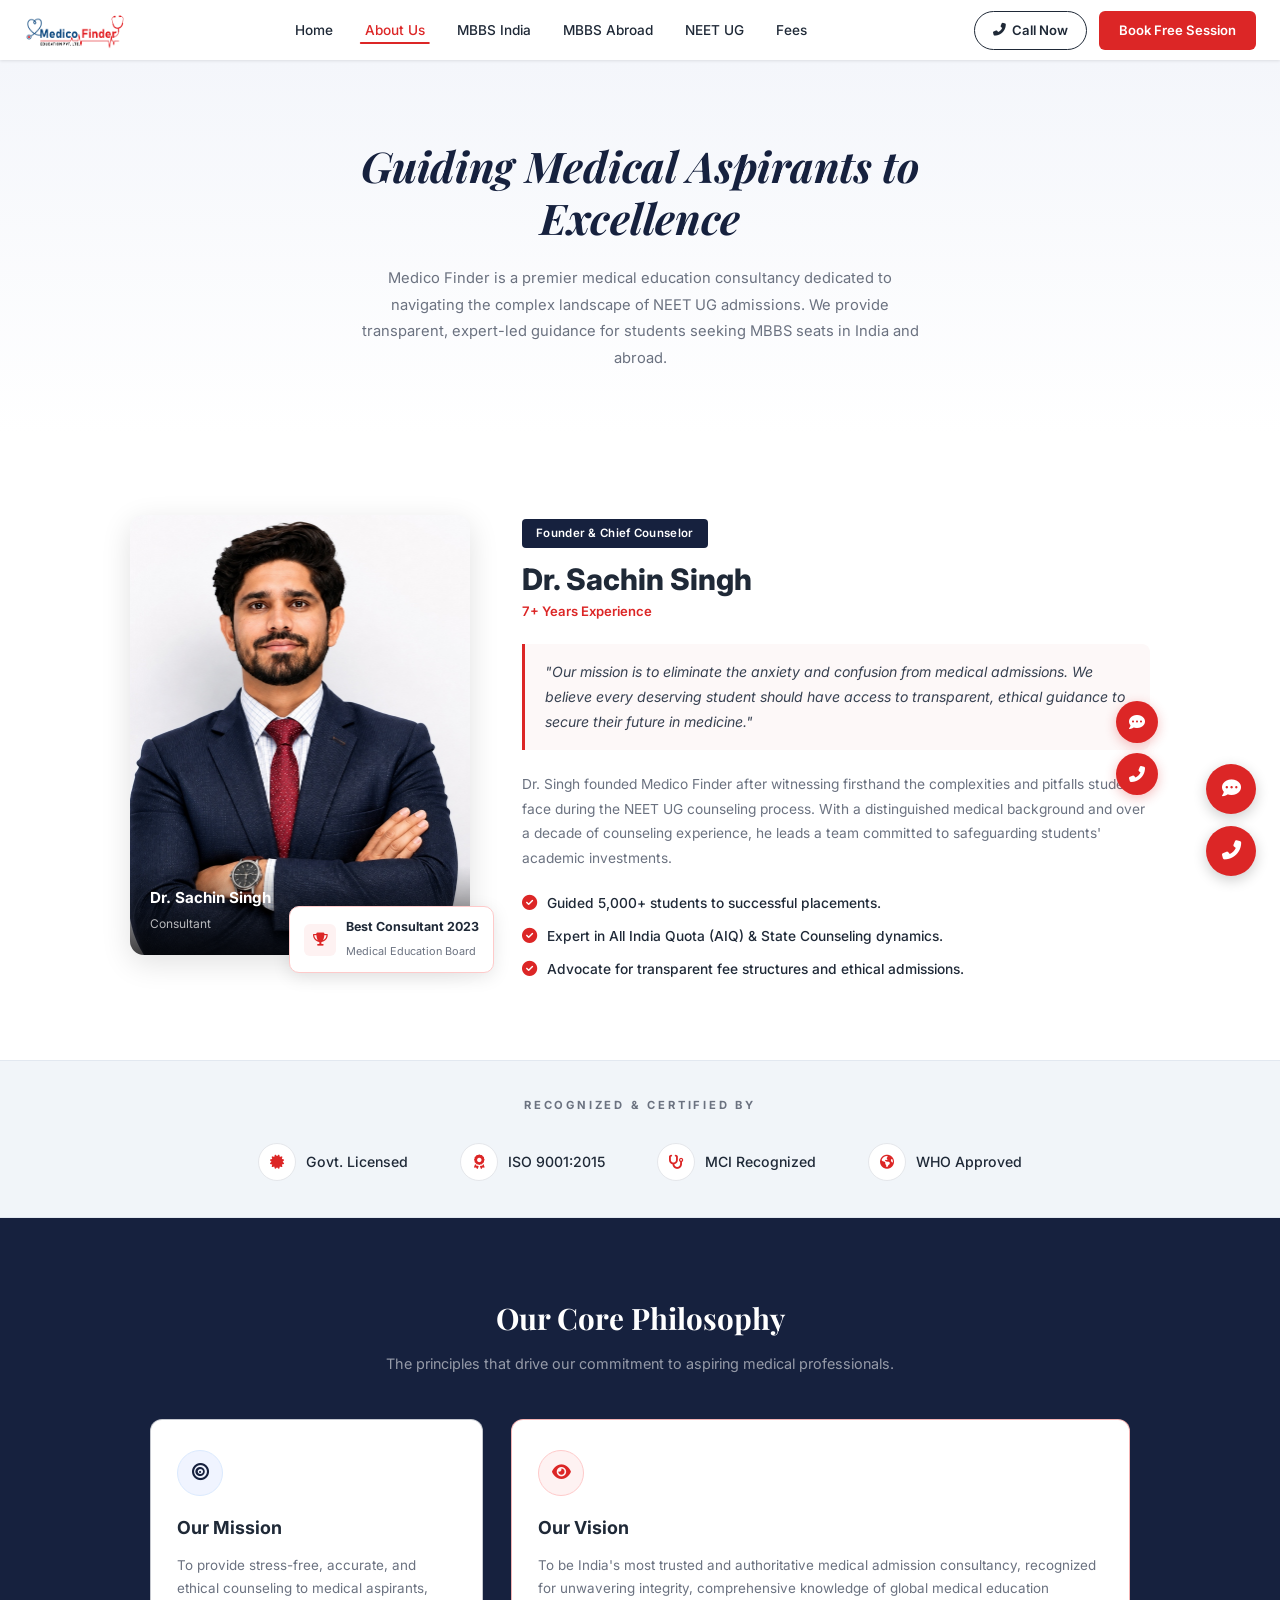
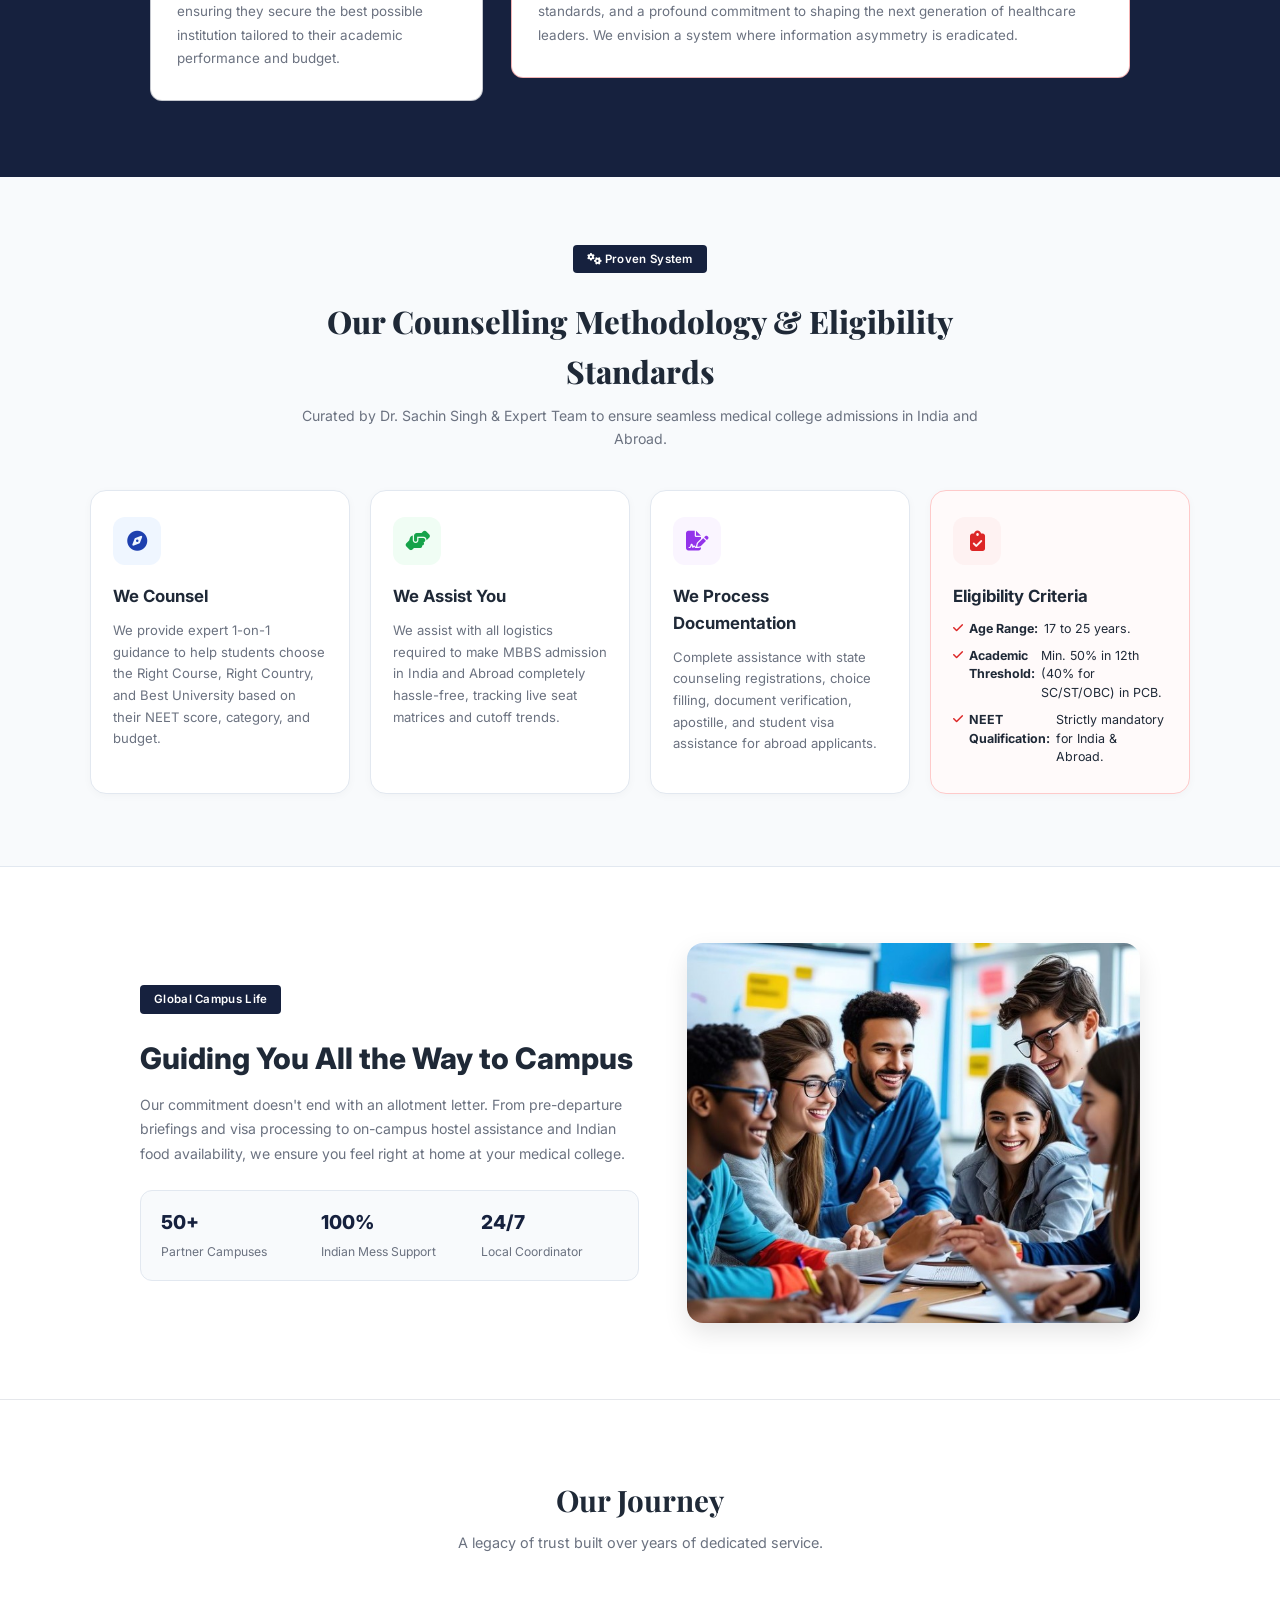
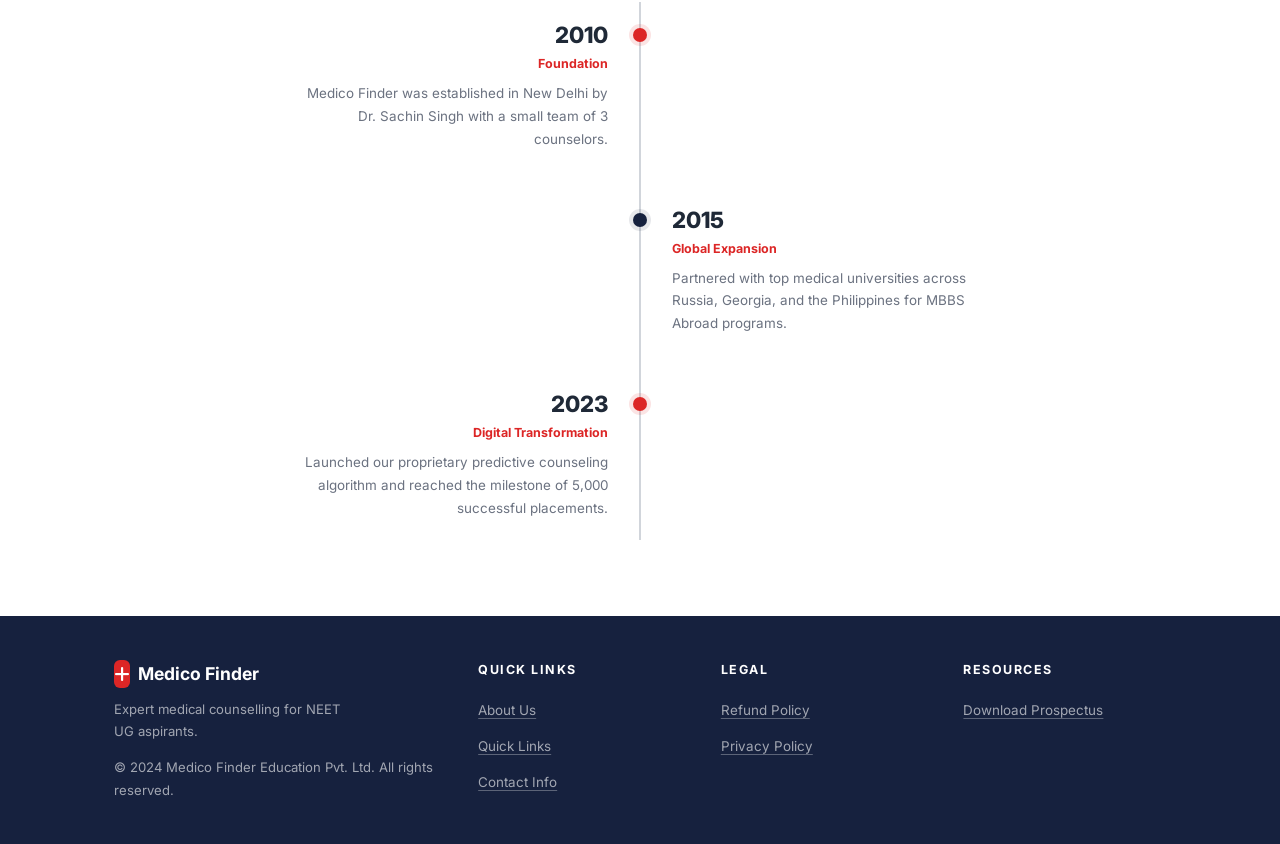
==== commit 9384a112: "Update founder credentials to 7+ Years Experience" ====
--- a/about.html
+++ b/about.html
@@ -71,7 +71,7 @@
             <div class="founder-content">
                 <span class="founder-tag">Founder & Chief Counselor</span>
                 <h2>Dr. Sachin Singh</h2>
-                <p class="founder-credentials">MBBS, MD (General Medicine) | 15+ Years Experience</p>
+                <p class="founder-credentials">7+ Years Experience</p>
                 <blockquote>
                     "Our mission is to eliminate the anxiety and confusion from medical admissions. We believe every deserving student should have access to transparent, ethical guidance to secure their future in medicine."
                 </blockquote>
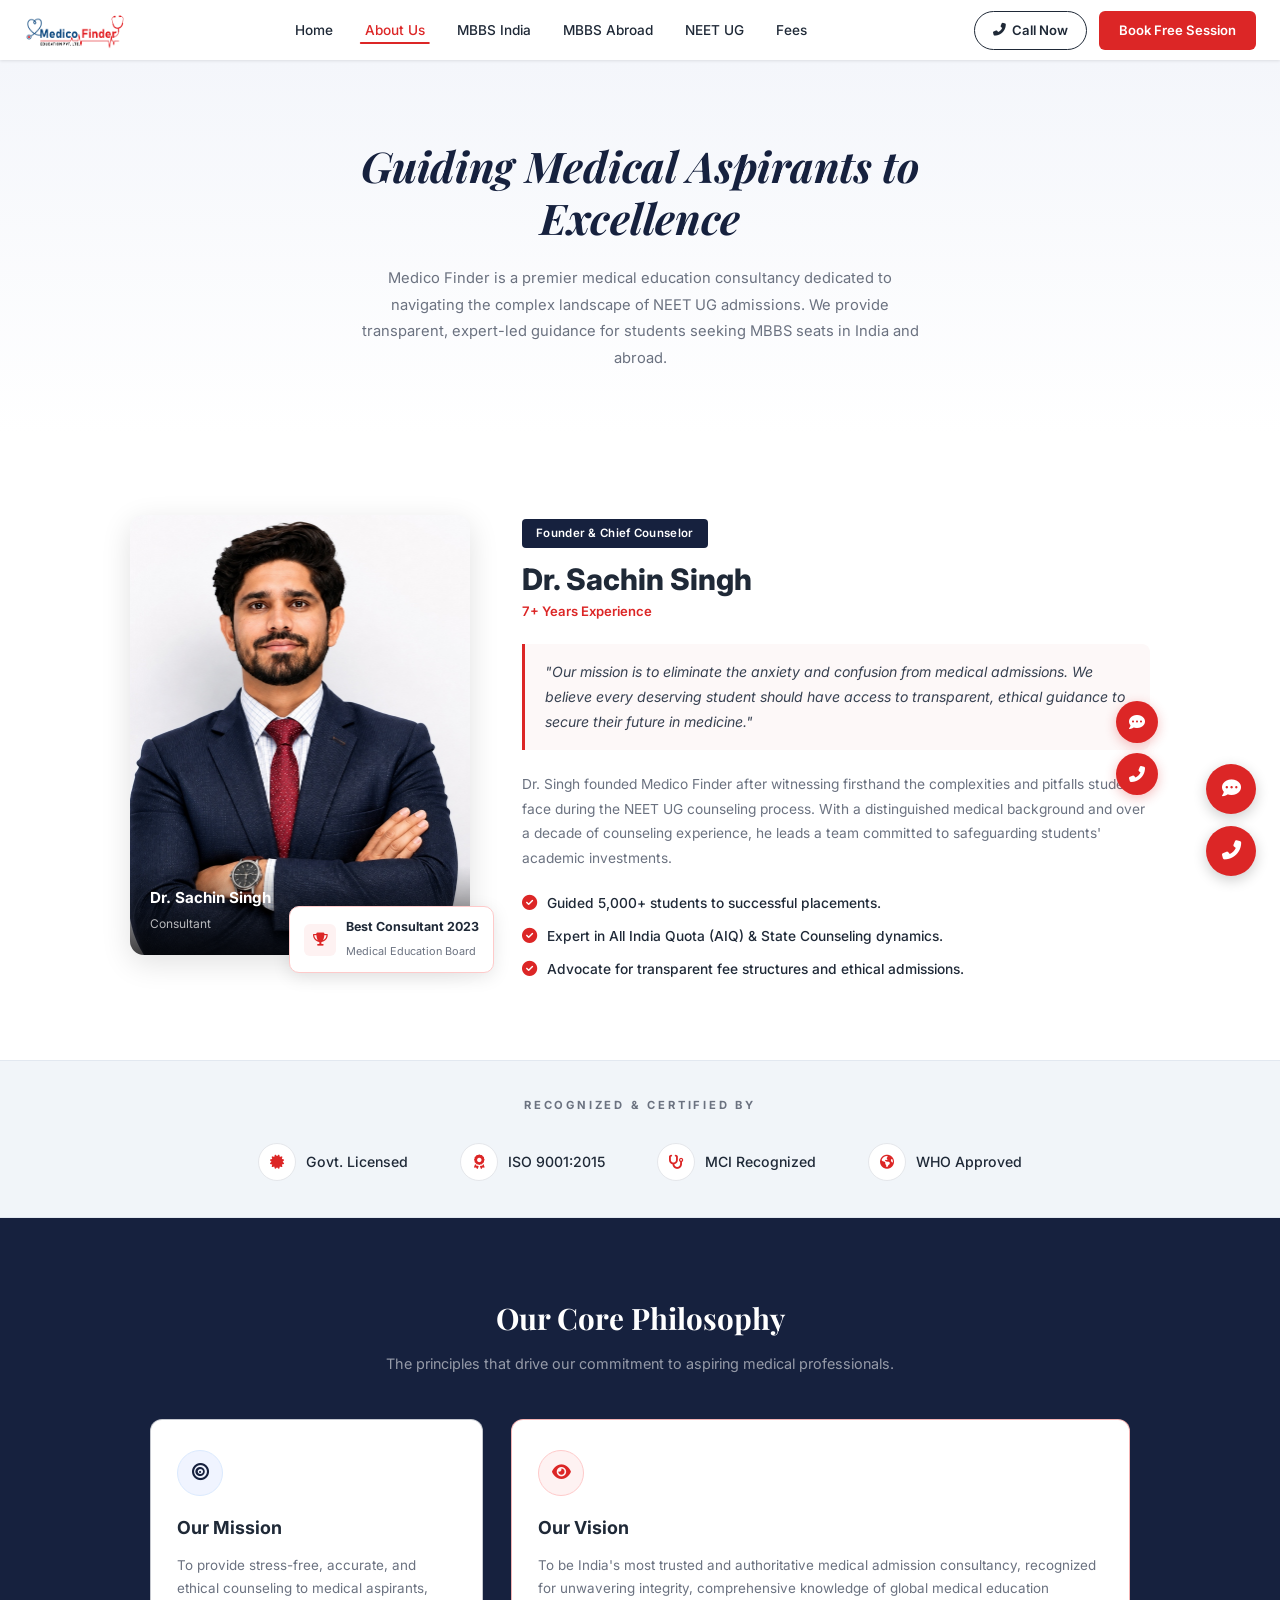
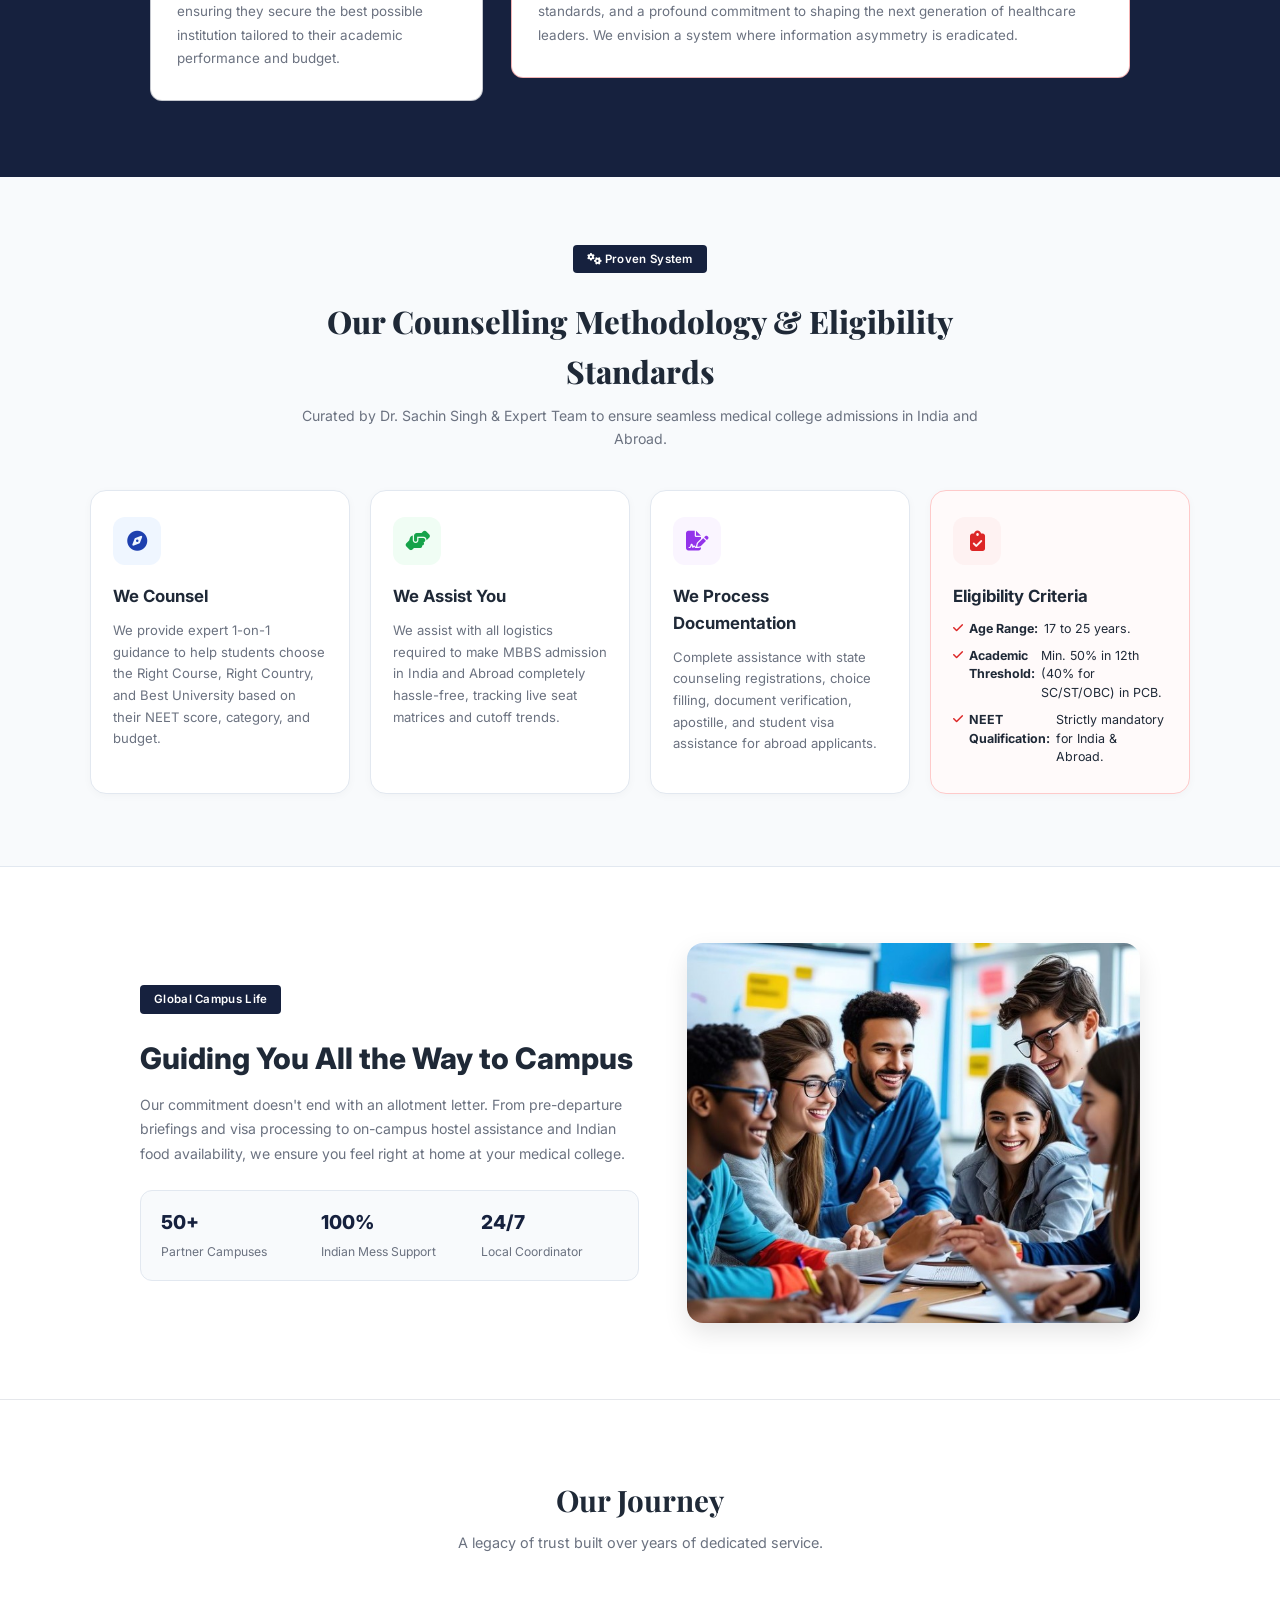
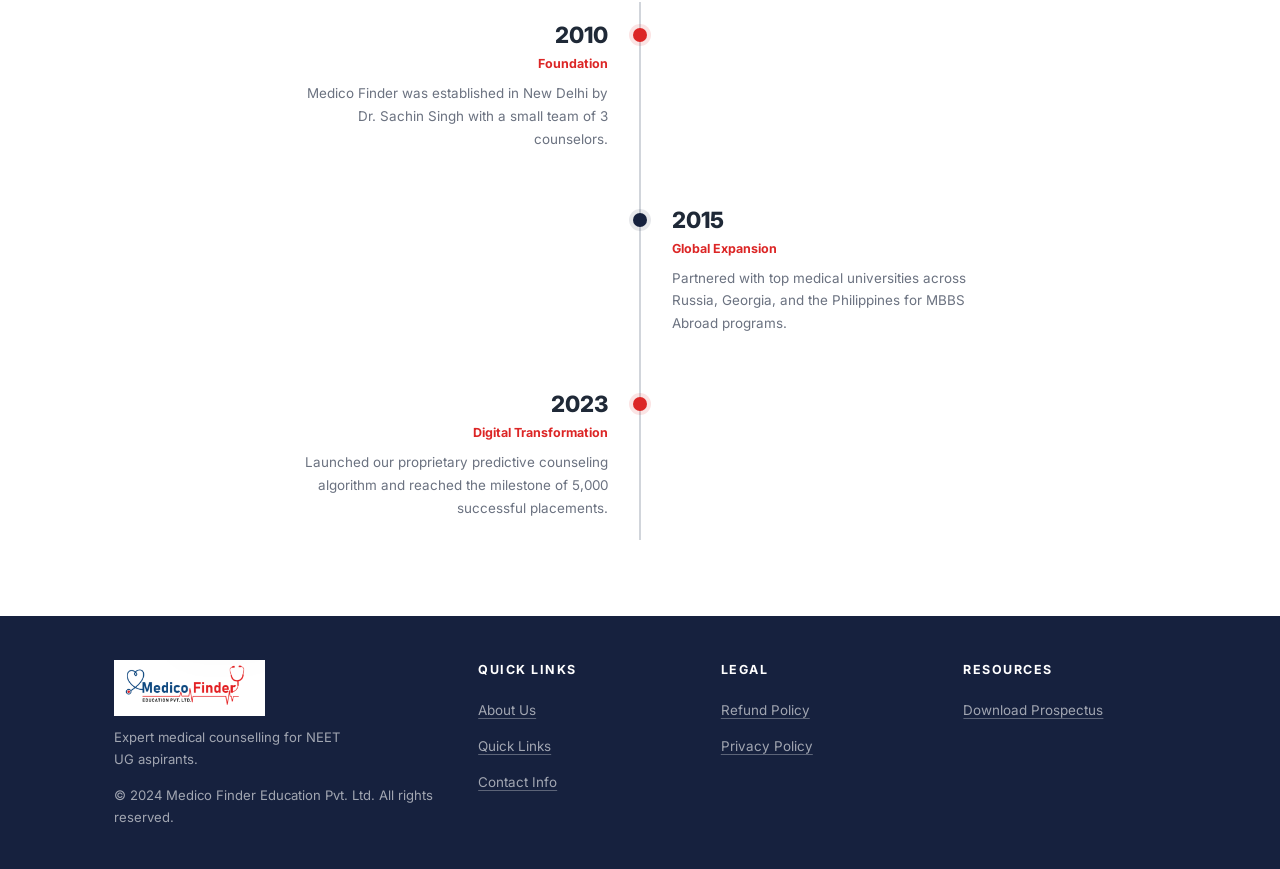
==== commit 6c3fa865: "Replace footer logo with Medico Finder Education Pvt. Ltd. logo across all pages" ====
--- a/about.html
+++ b/about.html
@@ -277,10 +277,7 @@
         <div class="about-footer-container">
             <div class="footer-brand">
                 <a href="index.html" class="footer-logo">
-                    <div class="logo-icon square">
-                        <i class="fas fa-plus"></i>
-                    </div>
-                    <span>Medico Finder</span>
+                    <img src="footer-logo.png" alt="Medico Finder Education Pvt. Ltd." style="height:56px; width:auto; display:block;">
                 </a>
                 <p class="footer-desc">Expert medical counselling for NEET<br>UG aspirants.</p>
                 <p class="footer-copy">&copy; 2024 Medico Finder Education Pvt. Ltd. All rights reserved.</p>
